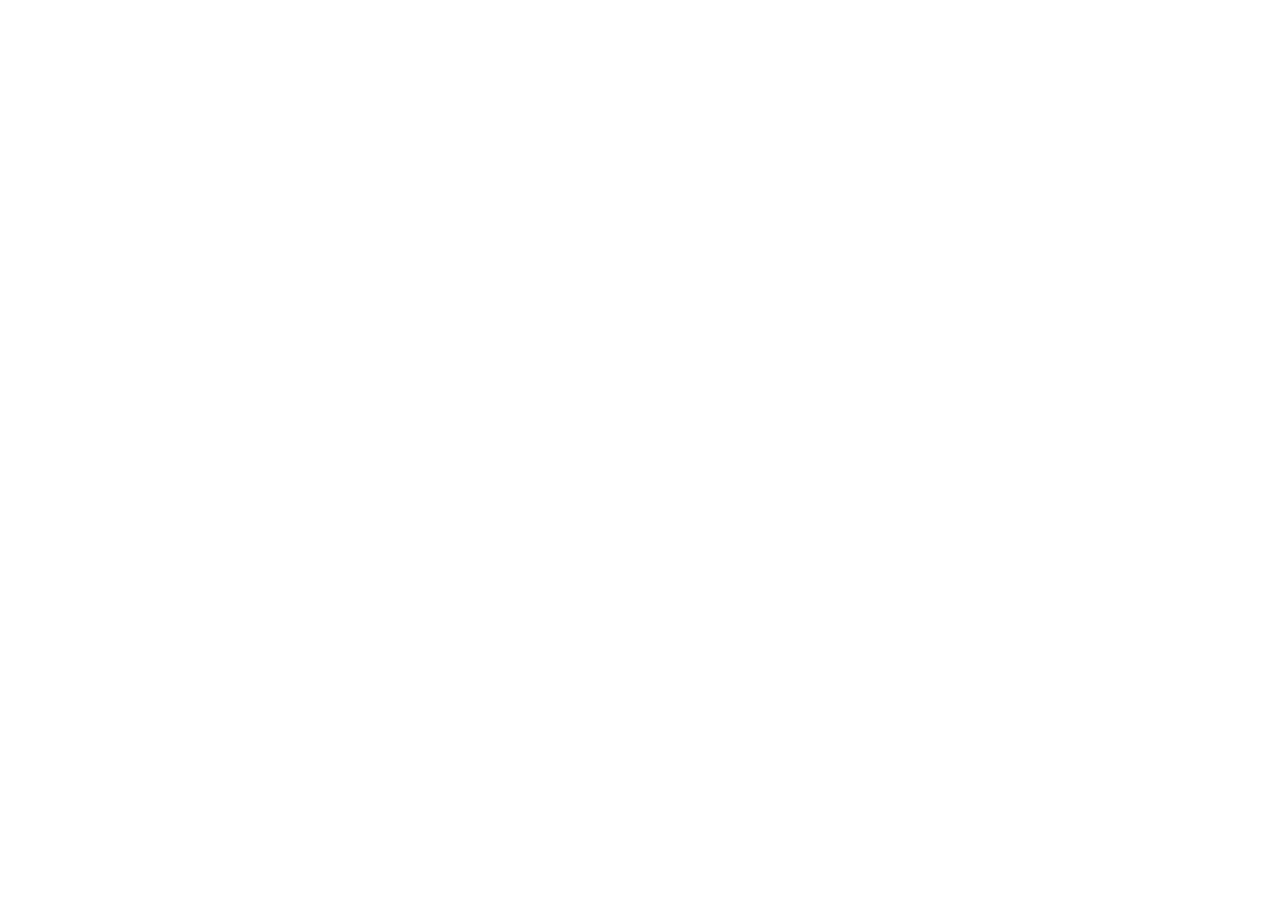
==== index.html @ d2e7f26f "add cost det. to index.html" ====
<!DOCTYPE html>
<html lang="en">
<head>
    <meta charset="UTF-8">
    <meta name="viewport" content="width=device-width, initial-scale=1.0">
    <meta http-equiv="refresh" content="0; url=https://babakheidari.github.io/cost_determination_system/">
    <link rel="stylesheet" href="styles.css">
    <title>My Resume</title>
</head>
<body>
    <header>
        <div class="header-content">
            <h1>Babak Heydari</h1>
            <p class="title">Data Scientist & Product Manager</p>
            <p class="contact">
                <a href="mailto:Babak.Heydari257@gmail.com">Babak.Heydari257@gmail.com</a> | 
                <a href="https://linkedin.com/in//babak-heydari" target="_blank">LinkedIn</a> |
                <a href="https://github.com/BabakHeidari" target="_blank">GitHub</a> |
                <a href="https://t.me/BabakHeidari" target="_blank">Telegram</a>
            </p>
        </div>
    </header>

    <main>
        <section class="profile">
            <h2>Profile</h2>
            <p>
                Innovative and results-driven data scientist and product manager with experience in dynamic pricing modules,
                AI applications, and cross-functional team management. Passionate about leveraging technology to drive impactful results.
            </p>
        </section>

        <section class="work-experience">
            <h2>Work Experience</h2>
            <div class="job">
                <h3>Data Scientist</h3>
                <p><strong>Dynamic Pricing Startup</strong> | 2022–Present</p>
                <ul>
                    <li>Designed and implemented dynamic pricing modules, increasing revenue by 25%.</li>
                    <li>Developed predictive models using Python, enabling data-driven decision-making.</li>
                </ul>
            </div>
            <div class="job">
                <h3>Product Manager</h3>
                <p><strong>Industrial AI Solutions</strong> | 2020–2022</p>
                <ul>
                    <li>Launched Store POS and AI chatbot products with adoption rates of 90%.</li>
                    <li>Managed cross-functional teams and prioritized development tasks based on customer feedback.</li>
                </ul>
            </div>
        </section>

        <section class="education">
            <h2>Education</h2>
            <p><strong>Master's in Computer Science</strong>, University of Tehran, 2020</p>
            <p>Thesis: <i>Proposing an Enhanced Malware Detection Method using Machine Learning</i></p>
        </section>

        <section class="skills">
            <h2>Skills</h2>
            <ul>
                <li>Programming: Python, JavaScript, HTML, CSS</li>
                <li>Data Analysis: Pandas, NumPy, Scikit-learn</li>
                <li>Machine Learning: TensorFlow, Keras</li>
                <li>Project Management: Agile, Scrum</li>
            </ul>
        </section>

        <section class="projects">
            <h2>Projects</h2>
            <ul>
                <li><strong>Hospital Information System:</strong> Developed a comprehensive HIS software for efficient healthcare data management.</li>
                <li><strong>Dynamic Pricing Platform:</strong> Designed a B2B pricing tool for industrial companies, reducing pricing inconsistencies by 40%.</li>
            </ul>
        </section>
    </main>

    <footer>
        <p>© 2024 Babak Heydari | Designed by Babak</p>
    </footer>
</body>
</html>
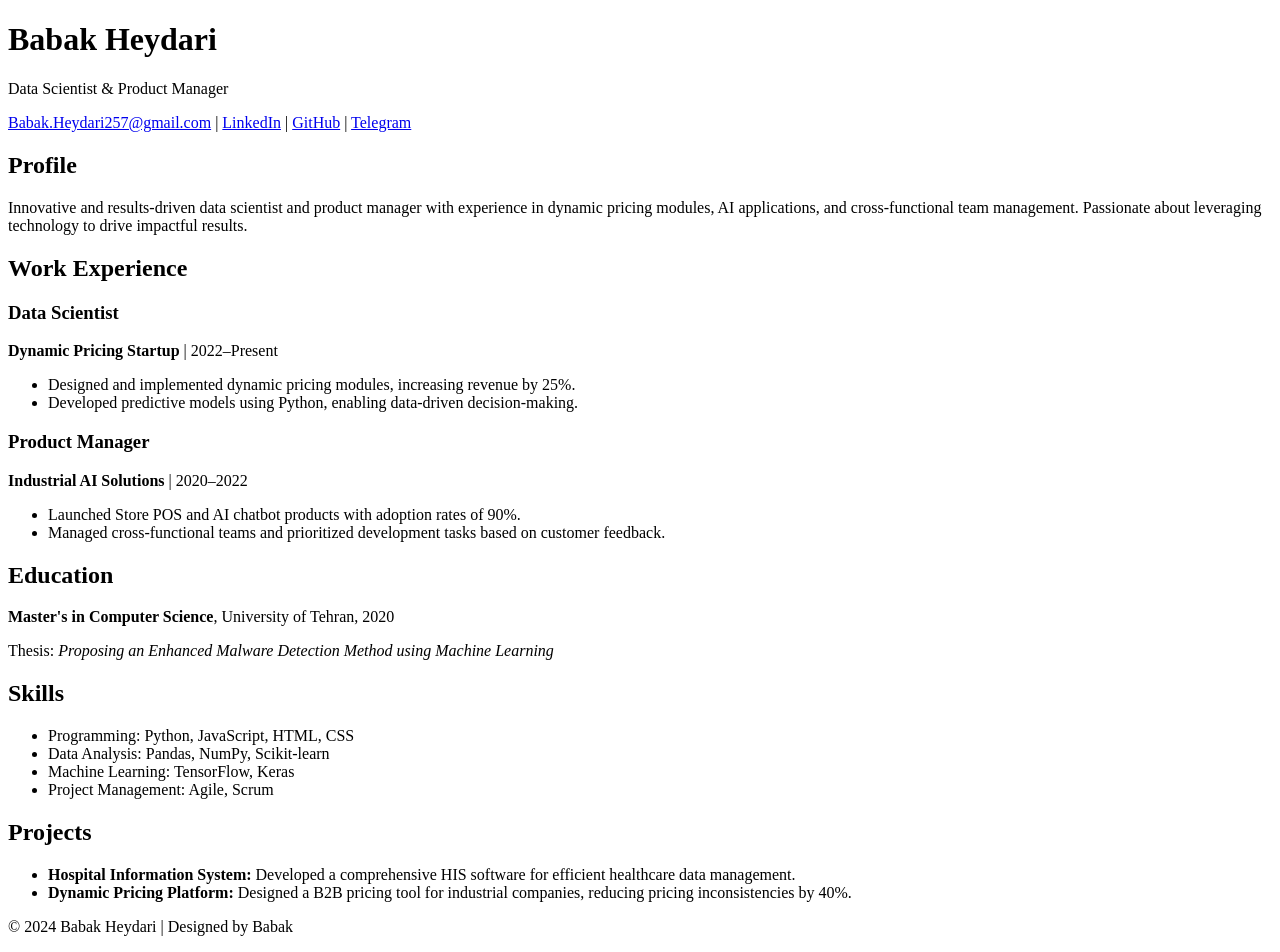
==== commit 74cd033a: "Update index.html" ====
--- a/index.html
+++ b/index.html
@@ -3,7 +3,6 @@
 <head>
     <meta charset="UTF-8">
     <meta name="viewport" content="width=device-width, initial-scale=1.0">
-    <meta http-equiv="refresh" content="0; url=https://babakheidari.github.io/cost_determination_system/">
     <link rel="stylesheet" href="styles.css">
     <title>My Resume</title>
 </head>
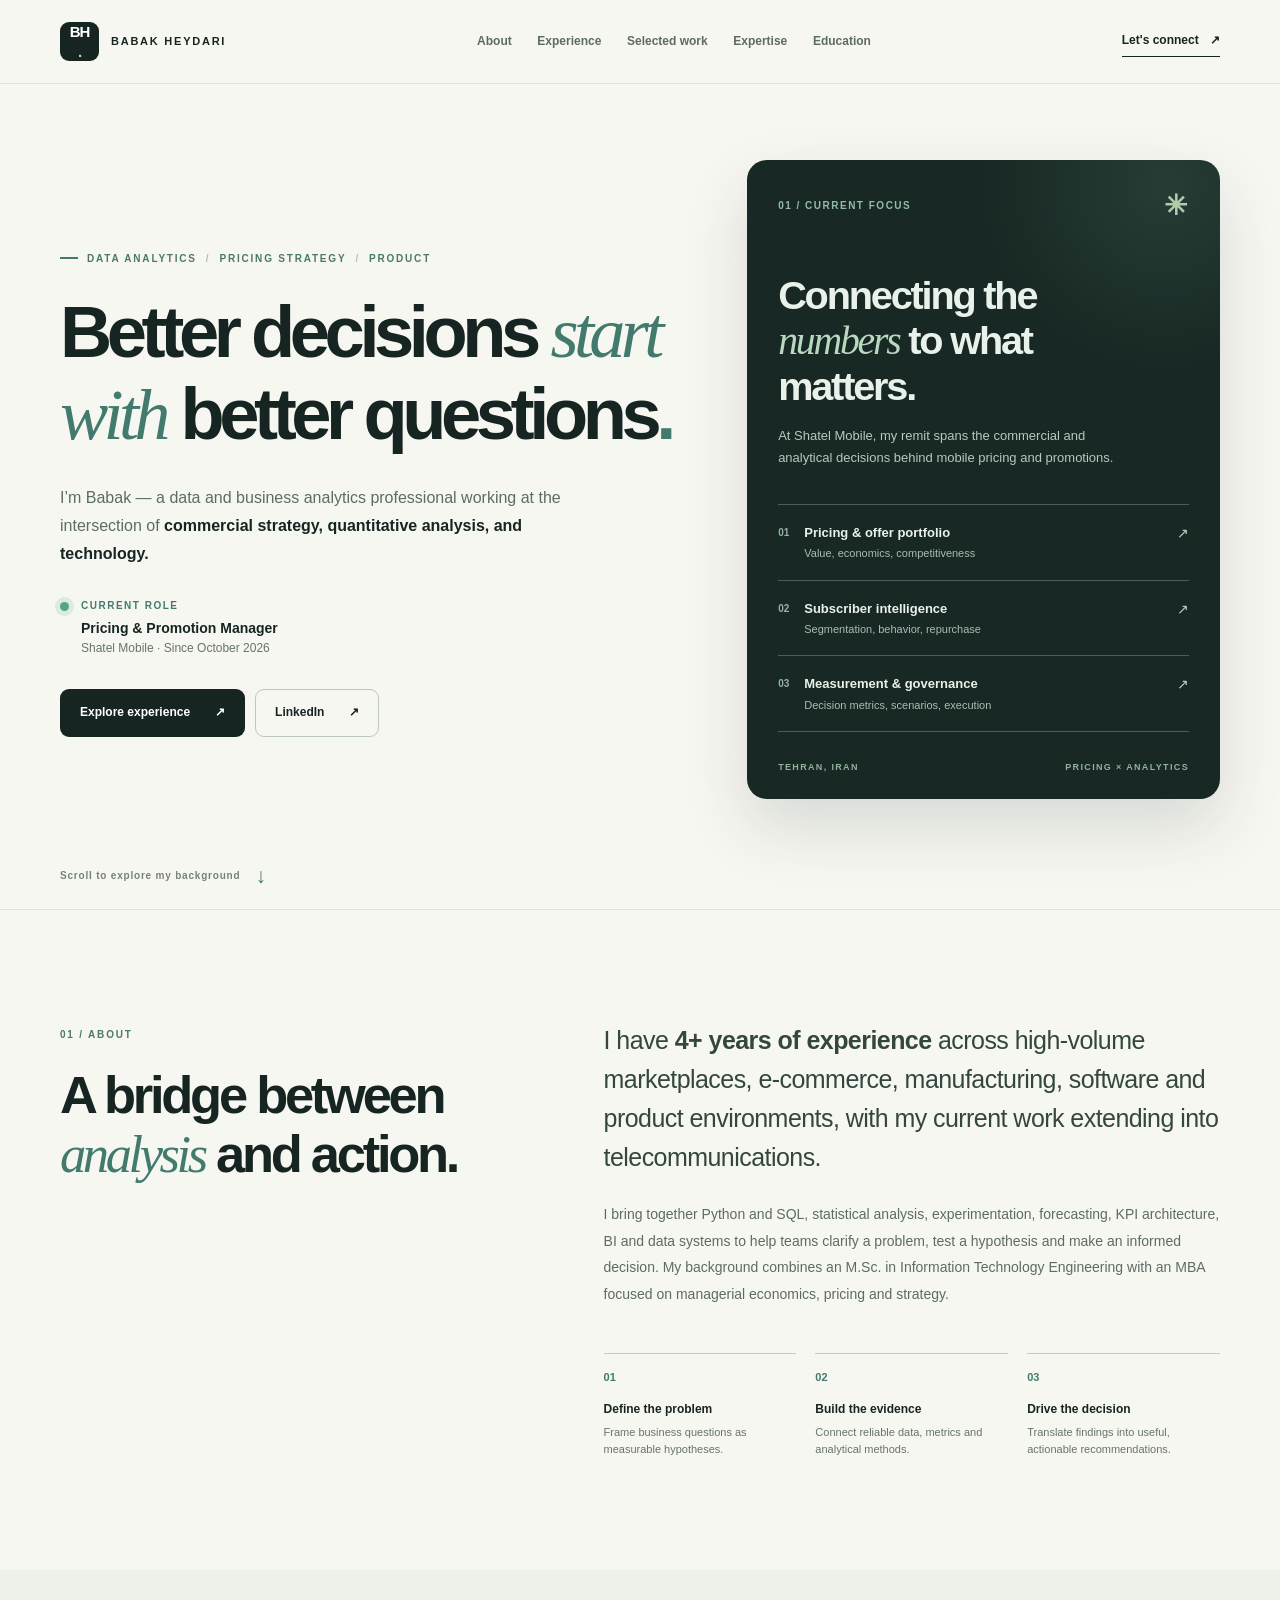
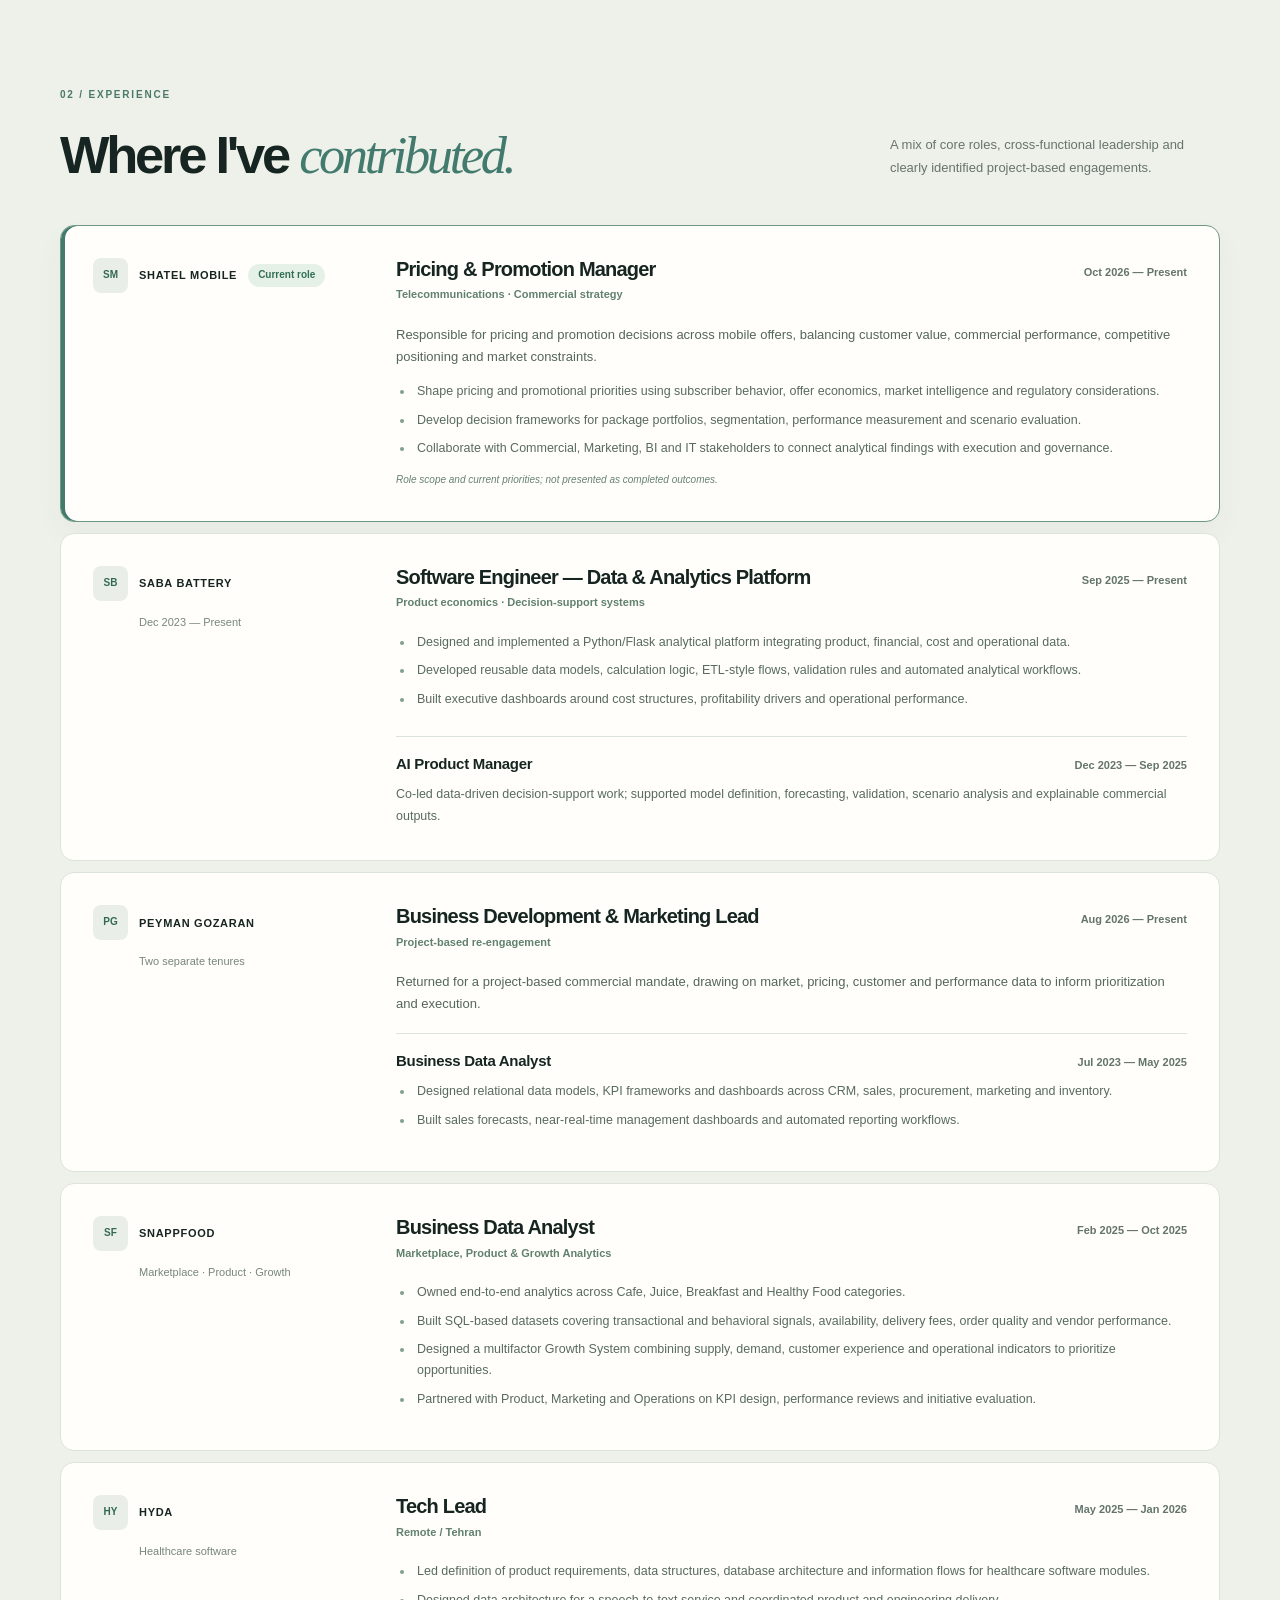
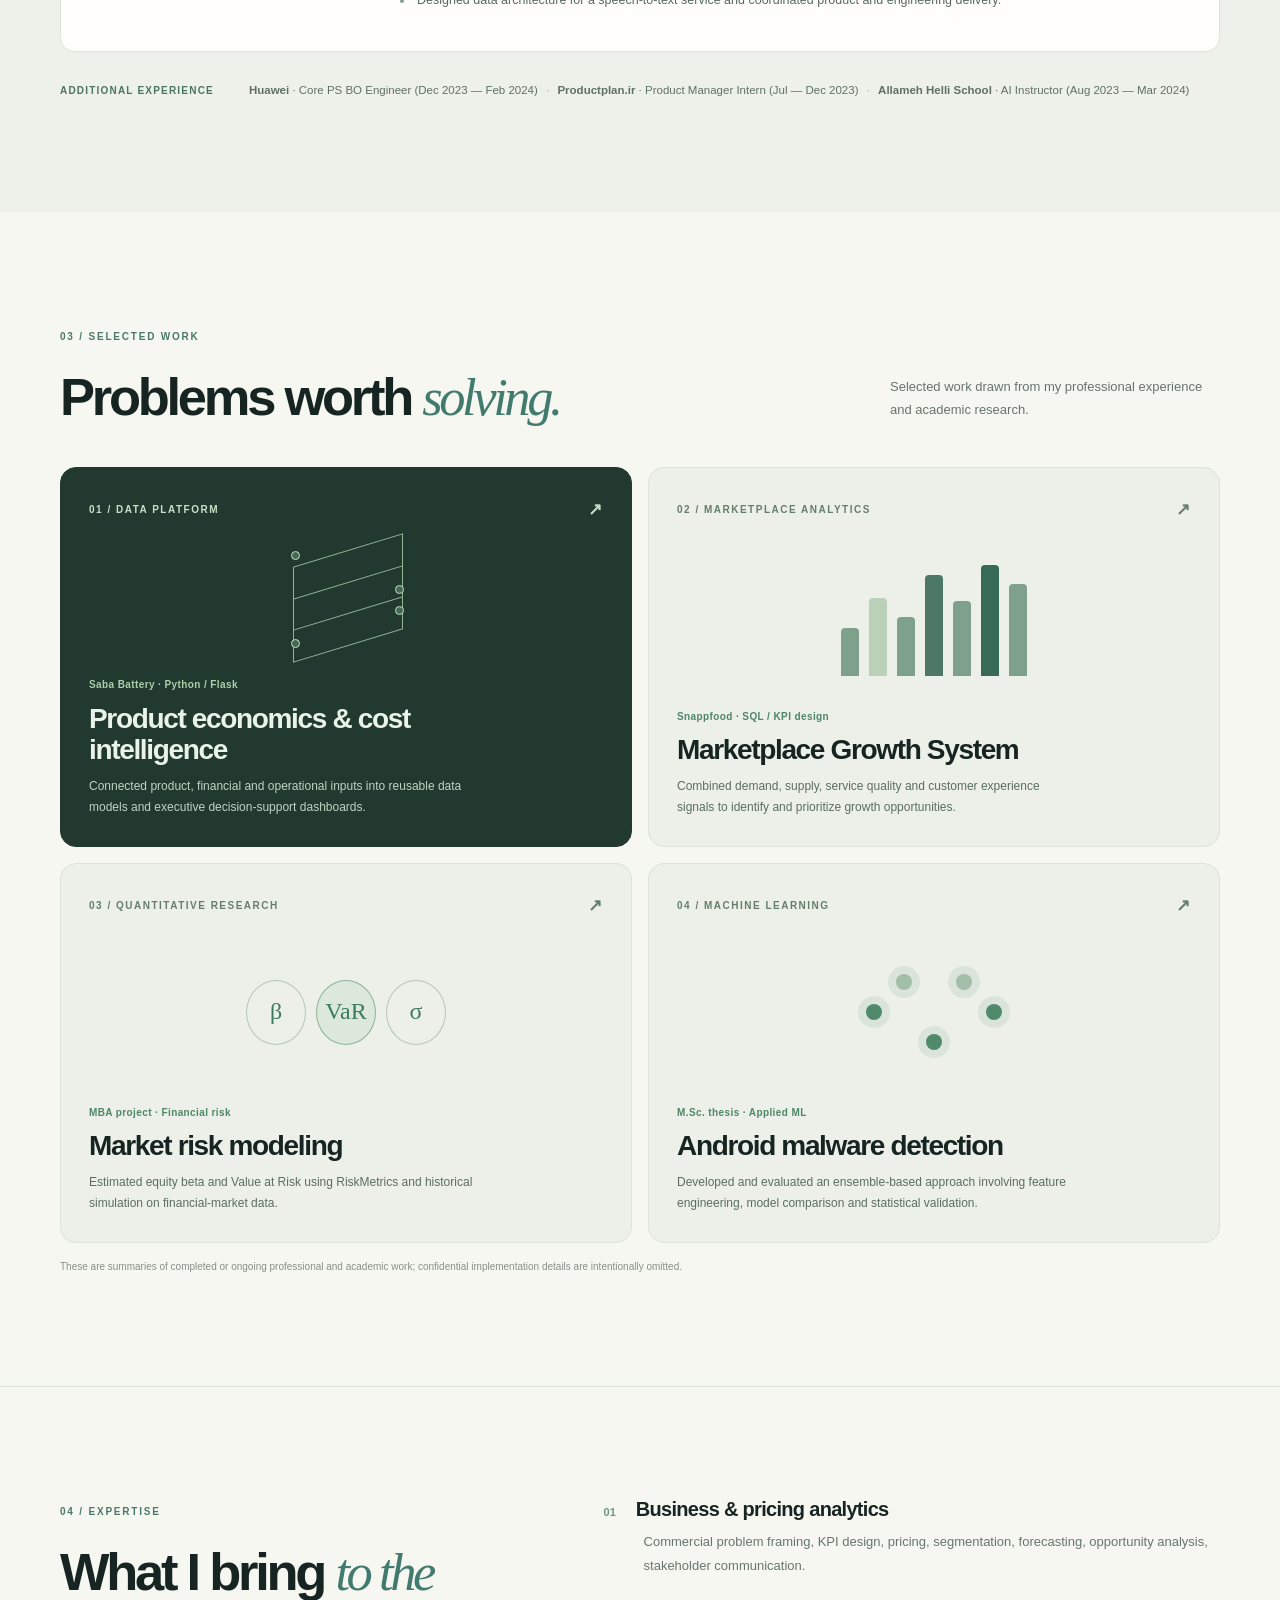
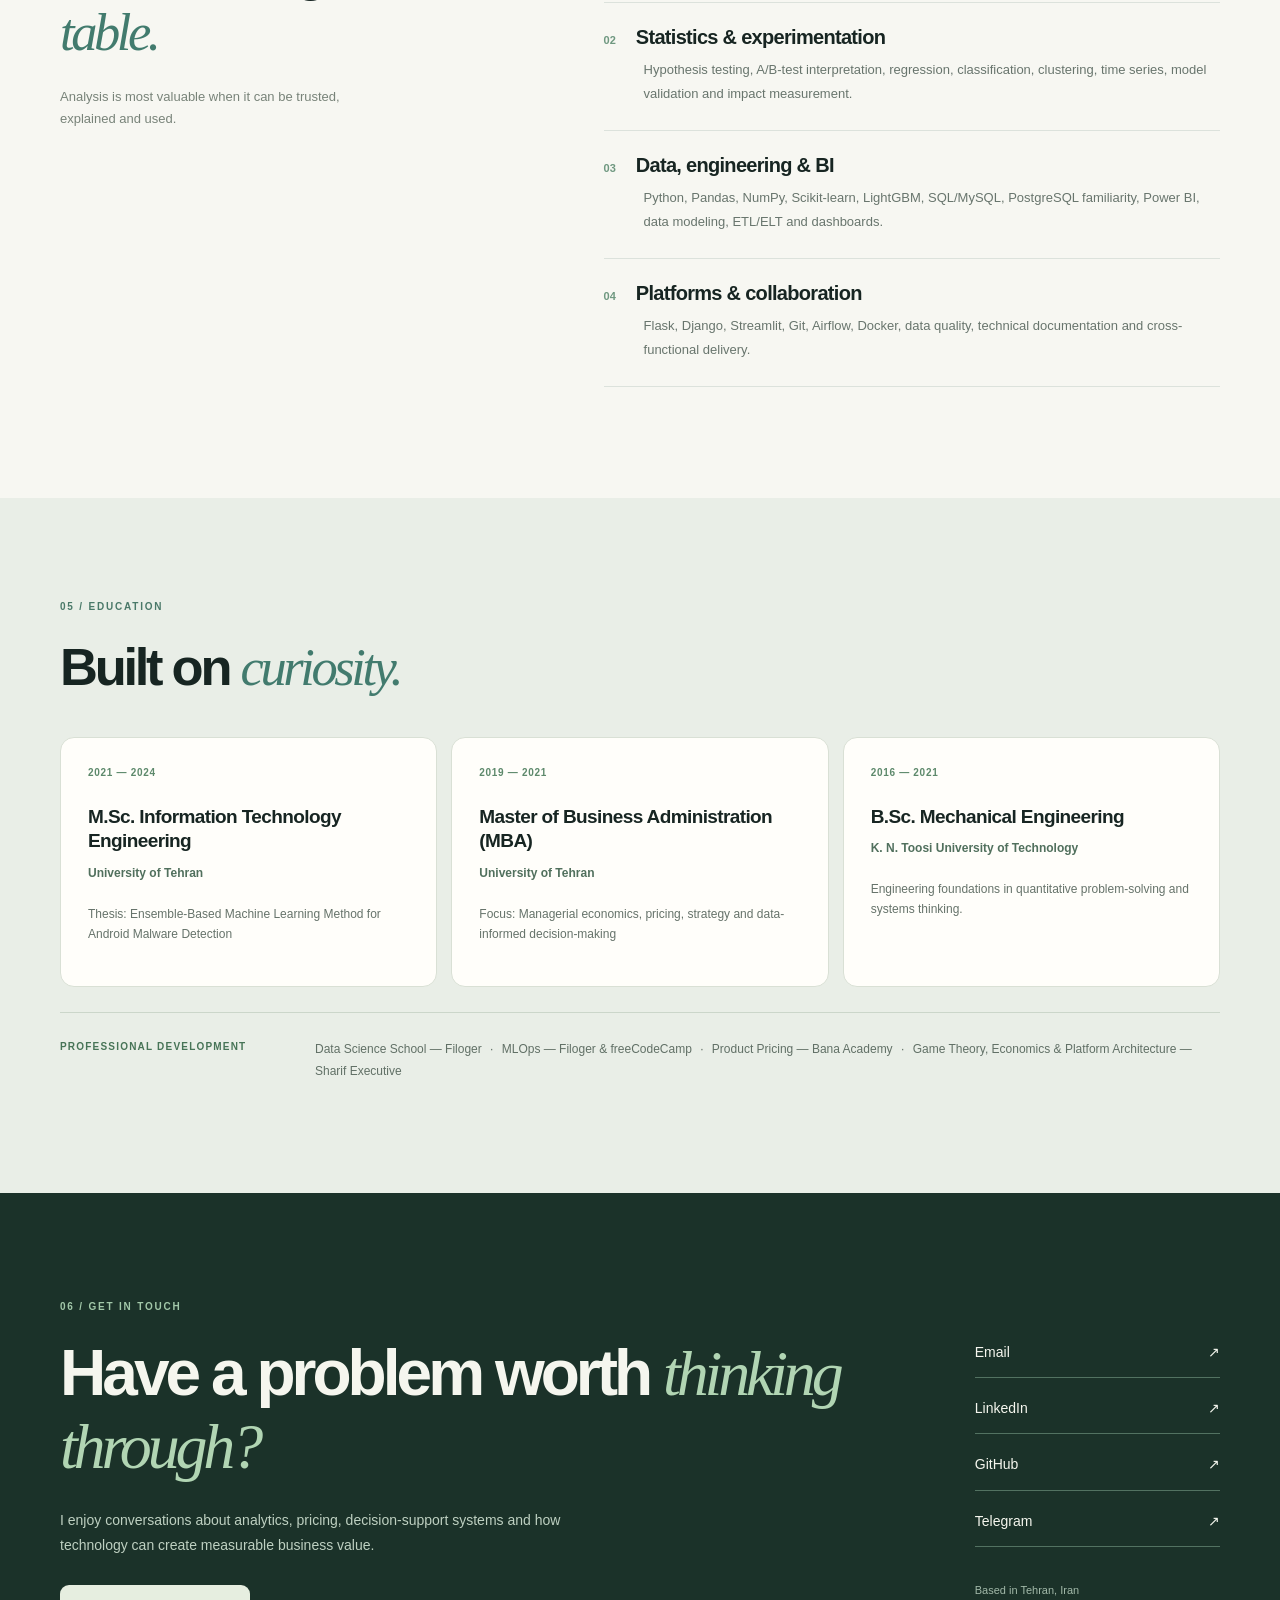
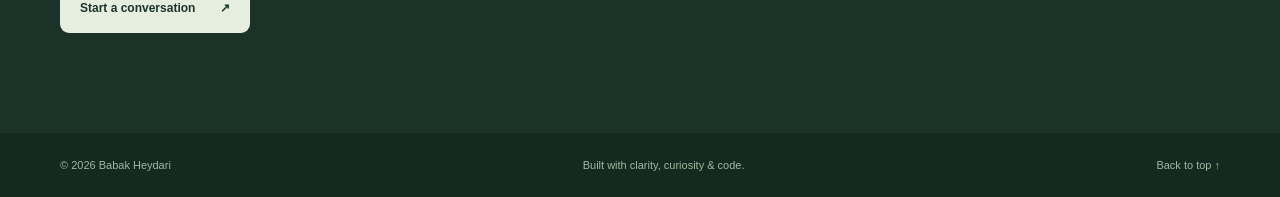
==== commit 50e3e357: "Updated After a Long Time" ====
--- a/index.html
+++ b/index.html
@@ -1,81 +1,181 @@
 <!DOCTYPE html>
 <html lang="en">
 <head>
-    <meta charset="UTF-8">
-    <meta name="viewport" content="width=device-width, initial-scale=1.0">
-    <link rel="stylesheet" href="styles.css">
-    <title>My Resume</title>
+  <meta charset="UTF-8">
+  <meta name="viewport" content="width=device-width, initial-scale=1">
+  <meta name="theme-color" content="#f7f7f2">
+  <meta name="description" content="Babak Heydari is a Pricing & Promotion Manager at Shatel Mobile and a data analytics professional working across pricing, business intelligence, product and decision-support systems.">
+  <meta name="author" content="Babak Heydari">
+  <meta property="og:type" content="website">
+  <meta property="og:url" content="https://babakheidari.github.io/">
+  <meta property="og:title" content="Babak Heydari | Pricing, Analytics & Product">
+  <meta property="og:description" content="Pricing & Promotion Manager at Shatel Mobile. Turning complex data into clear commercial decisions.">
+  <meta name="twitter:card" content="summary">
+  <link rel="canonical" href="https://babakheidari.github.io/">
+  <link rel="stylesheet" href="styles.css">
+  <title>Babak Heydari | Pricing, Analytics & Product</title>
+  <script type="application/ld+json">
+  {
+    "@context": "https://schema.org",
+    "@type": "Person",
+    "name": "Babak Heydari",
+    "url": "https://babakheidari.github.io/",
+    "jobTitle": "Pricing & Promotion Manager",
+    "worksFor": { "@type": "Organization", "name": "Shatel Mobile" },
+    "alumniOf": [
+      { "@type": "CollegeOrUniversity", "name": "University of Tehran" },
+      { "@type": "CollegeOrUniversity", "name": "K. N. Toosi University of Technology" }
+    ],
+    "sameAs": [
+      "https://www.linkedin.com/in/babak-heydari",
+      "https://github.com/BabakHeidari",
+      "https://t.me/BabakHeidari"
+    ]
+  }
+  </script>
 </head>
 <body>
-    <header>
-        <div class="header-content">
-            <h1>Babak Heydari</h1>
-            <p class="title">Data Scientist & Product Manager</p>
-            <p class="contact">
-                <a href="mailto:Babak.Heydari257@gmail.com">Babak.Heydari257@gmail.com</a> | 
-                <a href="https://linkedin.com/in//babak-heydari" target="_blank">LinkedIn</a> |
-                <a href="https://github.com/BabakHeidari" target="_blank">GitHub</a> |
-                <a href="https://t.me/BabakHeidari" target="_blank">Telegram</a>
-            </p>
+  <a class="skip-link" href="#main">Skip to content</a>
+
+  <header class="site-header">
+    <div class="container header-inner">
+      <a class="identity" href="#top" aria-label="Babak Heydari, home">
+        <span class="identity-mark" aria-hidden="true">BH<span class="mark-dot">.</span></span>
+        <span class="identity-name">BABAK HEYDARI</span>
+      </a>
+      <nav class="primary-nav" aria-label="Main navigation">
+        <a href="#about">About</a>
+        <a href="#experience">Experience</a>
+        <a href="#work">Selected work</a>
+        <a href="#expertise">Expertise</a>
+        <a href="#education">Education</a>
+      </nav>
+      <a class="header-contact" href="mailto:Babak.Heydari257@gmail.com">Let's connect <span aria-hidden="true">↗</span></a>
+    </div>
+  </header>
+
+  <main id="main">
+    <section class="hero" id="top" aria-labelledby="hero-title">
+      <div class="container hero-grid">
+        <div class="hero-copy">
+          <p class="eyebrow"><span class="eyebrow-dash"></span> DATA ANALYTICS <span class="eyebrow-separator">/</span> PRICING STRATEGY <span class="eyebrow-separator">/</span> PRODUCT</p>
+          <h1 id="hero-title">Better decisions <span class="serif-accent">start with</span> better questions<span class="heading-period">.</span></h1>
+          <p class="hero-lead">I’m Babak — a data and business analytics professional working at the intersection of <strong>commercial strategy, quantitative analysis, and technology.</strong></p>
+          <div class="current-role"><span class="status-pulse" aria-hidden="true"></span><div><span class="current-role-label">CURRENT ROLE</span><strong>Pricing &amp; Promotion Manager</strong><span>Shatel Mobile · Since October 2026</span></div></div>
+          <div class="hero-actions">
+            <a class="button button-primary" href="#experience">Explore experience <span aria-hidden="true">↗</span></a>
+            <a class="button button-outline" href="https://www.linkedin.com/in/babak-heydari" target="_blank" rel="noopener noreferrer">LinkedIn <span aria-hidden="true">↗</span></a>
+          </div>
         </div>
-    </header>
+        <aside class="focus-panel" aria-label="Current focus areas">
+          <div class="panel-topline"><span>01 / CURRENT FOCUS</span><span class="panel-symbol" aria-hidden="true">✳</span></div>
+          <h2>Connecting the <em>numbers</em> to what matters.</h2>
+          <p>At Shatel Mobile, my remit spans the commercial and analytical decisions behind mobile pricing and promotions.</p>
+          <div class="focus-list">
+            <div class="focus-item"><span class="focus-index">01</span><div><strong>Pricing &amp; offer portfolio</strong><small>Value, economics, competitiveness</small></div><span class="focus-arrow" aria-hidden="true">↗</span></div>
+            <div class="focus-item"><span class="focus-index">02</span><div><strong>Subscriber intelligence</strong><small>Segmentation, behavior, repurchase</small></div><span class="focus-arrow" aria-hidden="true">↗</span></div>
+            <div class="focus-item"><span class="focus-index">03</span><div><strong>Measurement &amp; governance</strong><small>Decision metrics, scenarios, execution</small></div><span class="focus-arrow" aria-hidden="true">↗</span></div>
+          </div>
+          <div class="panel-footer"><span>TEHRAN, IRAN</span><span>PRICING × ANALYTICS</span></div>
+        </aside>
+      </div>
+      <div class="container hero-bottom"><span>Scroll to explore my background</span><span class="down-arrow" aria-hidden="true">↓</span></div>
+    </section>
 
-    <main>
-        <section class="profile">
-            <h2>Profile</h2>
-            <p>
-                Innovative and results-driven data scientist and product manager with experience in dynamic pricing modules,
-                AI applications, and cross-functional team management. Passionate about leveraging technology to drive impactful results.
-            </p>
-        </section>
+    <section class="section about-section" id="about" aria-labelledby="about-title">
+      <div class="container section-grid">
+        <div class="section-heading"><span class="section-number">01 / ABOUT</span><h2 id="about-title">A bridge between <em>analysis</em> and action.</h2></div>
+        <div class="about-body">
+          <p class="large-copy">I have <strong>4+ years of experience</strong> across high-volume marketplaces, e-commerce, manufacturing, software and product environments, with my current work extending into telecommunications.</p>
+          <p>I bring together Python and SQL, statistical analysis, experimentation, forecasting, KPI architecture, BI and data systems to help teams clarify a problem, test a hypothesis and make an informed decision. My background combines an M.Sc. in Information Technology Engineering with an MBA focused on managerial economics, pricing and strategy.</p>
+          <div class="principles">
+            <div><span>01</span><strong>Define the problem</strong><small>Frame business questions as measurable hypotheses.</small></div>
+            <div><span>02</span><strong>Build the evidence</strong><small>Connect reliable data, metrics and analytical methods.</small></div>
+            <div><span>03</span><strong>Drive the decision</strong><small>Translate findings into useful, actionable recommendations.</small></div>
+          </div>
+        </div>
+      </div>
+    </section>
 
-        <section class="work-experience">
-            <h2>Work Experience</h2>
-            <div class="job">
-                <h3>Data Scientist</h3>
-                <p><strong>Dynamic Pricing Startup</strong> | 2022–Present</p>
-                <ul>
-                    <li>Designed and implemented dynamic pricing modules, increasing revenue by 25%.</li>
-                    <li>Developed predictive models using Python, enabling data-driven decision-making.</li>
-                </ul>
+    <section class="section experience-section" id="experience" aria-labelledby="experience-title">
+      <div class="container">
+        <div class="section-intro"><div><span class="section-number">02 / EXPERIENCE</span><h2 id="experience-title">Where I've <em>contributed.</em></h2></div><p>A mix of core roles, cross-functional leadership and clearly identified project-based engagements.</p></div>
+        <div class="experience-stack">
+          <article class="experience-card experience-featured">
+            <div class="experience-meta"><span class="company-badge">SM</span><strong>SHATEL MOBILE</strong><span class="featured-tag">Current role</span></div>
+            <div class="experience-content"><div class="role-header"><div><h3>Pricing &amp; Promotion Manager</h3><p class="role-type">Telecommunications · Commercial strategy</p></div><time datetime="2026-10">Oct 2026 — Present</time></div>
+              <p class="role-context">Responsible for pricing and promotion decisions across mobile offers, balancing customer value, commercial performance, competitive positioning and market constraints.</p>
+              <ul><li>Shape pricing and promotional priorities using subscriber behavior, offer economics, market intelligence and regulatory considerations.</li><li>Develop decision frameworks for package portfolios, segmentation, performance measurement and scenario evaluation.</li><li>Collaborate with Commercial, Marketing, BI and IT stakeholders to connect analytical findings with execution and governance.</li></ul>
+              <p class="scope-note">Role scope and current priorities; not presented as completed outcomes.</p>
             </div>
-            <div class="job">
-                <h3>Product Manager</h3>
-                <p><strong>Industrial AI Solutions</strong> | 2020–2022</p>
-                <ul>
-                    <li>Launched Store POS and AI chatbot products with adoption rates of 90%.</li>
-                    <li>Managed cross-functional teams and prioritized development tasks based on customer feedback.</li>
-                </ul>
+          </article>
+          <article class="experience-card">
+            <div class="experience-meta"><span class="company-badge">SB</span><strong>SABA BATTERY</strong><span class="meta-caption">Dec 2023 — Present</span></div>
+            <div class="experience-content">
+              <div class="role-header"><div><h3>Software Engineer — Data &amp; Analytics Platform</h3><p class="role-type">Product economics · Decision-support systems</p></div><time datetime="2025-09">Sep 2025 — Present</time></div>
+              <ul><li>Designed and implemented a Python/Flask analytical platform integrating product, financial, cost and operational data.</li><li>Developed reusable data models, calculation logic, ETL-style flows, validation rules and automated analytical workflows.</li><li>Built executive dashboards around cost structures, profitability drivers and operational performance.</li></ul>
+              <div class="previous-role"><div class="role-header"><div><h4>AI Product Manager</h4></div><span class="dates">Dec 2023 — Sep 2025</span></div><p>Co-led data-driven decision-support work; supported model definition, forecasting, validation, scenario analysis and explainable commercial outputs.</p></div>
             </div>
-        </section>
+          </article>
+          <article class="experience-card">
+            <div class="experience-meta"><span class="company-badge">PG</span><strong>PEYMAN GOZARAN</strong><span class="meta-caption">Two separate tenures</span></div>
+            <div class="experience-content"><div class="role-header"><div><h3>Business Development &amp; Marketing Lead</h3><p class="role-type">Project-based re-engagement</p></div><time datetime="2026-08">Aug 2026 — Present</time></div>
+              <p class="role-context">Returned for a project-based commercial mandate, drawing on market, pricing, customer and performance data to inform prioritization and execution.</p>
+              <div class="previous-role"><div class="role-header"><div><h4>Business Data Analyst</h4></div><span class="dates">Jul 2023 — May 2025</span></div><ul><li>Designed relational data models, KPI frameworks and dashboards across CRM, sales, procurement, marketing and inventory.</li><li>Built sales forecasts, near-real-time management dashboards and automated reporting workflows.</li></ul></div>
+            </div>
+          </article>
+          <article class="experience-card">
+            <div class="experience-meta"><span class="company-badge">SF</span><strong>SNAPPFOOD</strong><span class="meta-caption">Marketplace · Product · Growth</span></div>
+            <div class="experience-content"><div class="role-header"><div><h3>Business Data Analyst</h3><p class="role-type">Marketplace, Product &amp; Growth Analytics</p></div><time datetime="2025-02">Feb 2025 — Oct 2025</time></div>
+              <ul><li>Owned end-to-end analytics across Cafe, Juice, Breakfast and Healthy Food categories.</li><li>Built SQL-based datasets covering transactional and behavioral signals, availability, delivery fees, order quality and vendor performance.</li><li>Designed a multifactor Growth System combining supply, demand, customer experience and operational indicators to prioritize opportunities.</li><li>Partnered with Product, Marketing and Operations on KPI design, performance reviews and initiative evaluation.</li></ul>
+            </div>
+          </article>
+          <article class="experience-card">
+            <div class="experience-meta"><span class="company-badge">HY</span><strong>HYDA</strong><span class="meta-caption">Healthcare software</span></div>
+            <div class="experience-content"><div class="role-header"><div><h3>Tech Lead</h3><p class="role-type">Remote / Tehran</p></div><time datetime="2025-05">May 2025 — Jan 2026</time></div>
+              <ul><li>Led definition of product requirements, data structures, database architecture and information flows for healthcare software modules.</li><li>Designed data architecture for a speech-to-text service and coordinated product and engineering delivery.</li></ul>
+            </div>
+          </article>
+        </div>
+        <div class="additional-experience"><span class="additional-heading">ADDITIONAL EXPERIENCE</span><p><strong>Huawei</strong> · Core PS BO Engineer (Dec 2023 — Feb 2024) <span class="bullet-separator">·</span> <strong>Productplan.ir</strong> · Product Manager Intern (Jul — Dec 2023) <span class="bullet-separator">·</span> <strong>Allameh Helli School</strong> · AI Instructor (Aug 2023 — Mar 2024)</p></div>
+      </div>
+    </section>
 
-        <section class="education">
-            <h2>Education</h2>
-            <p><strong>Master's in Computer Science</strong>, University of Tehran, 2020</p>
-            <p>Thesis: <i>Proposing an Enhanced Malware Detection Method using Machine Learning</i></p>
-        </section>
+    <section class="section work-section" id="work" aria-labelledby="work-title">
+      <div class="container">
+        <div class="section-intro"><div><span class="section-number">03 / SELECTED WORK</span><h2 id="work-title">Problems worth <em>solving.</em></h2></div><p>Selected work drawn from my professional experience and academic research.</p></div>
+        <div class="work-grid">
+          <article class="work-card work-card-dark"><div class="work-card-top"><span>01 / DATA PLATFORM</span><span aria-hidden="true">↗</span></div><div class="work-symbol" aria-hidden="true"><span></span><span></span><span></span><span></span></div><div><p class="work-type">Saba Battery · Python / Flask</p><h3>Product economics &amp; cost intelligence</h3><p>Connected product, financial and operational inputs into reusable data models and executive decision-support dashboards.</p></div></article>
+          <article class="work-card"><div class="work-card-top"><span>02 / MARKETPLACE ANALYTICS</span><span aria-hidden="true">↗</span></div><div class="work-visual bar-visual" aria-hidden="true"><span></span><span></span><span></span><span></span><span></span><span></span><span></span></div><div><p class="work-type">Snappfood · SQL / KPI design</p><h3>Marketplace Growth System</h3><p>Combined demand, supply, service quality and customer experience signals to identify and prioritize growth opportunities.</p></div></article>
+          <article class="work-card"><div class="work-card-top"><span>03 / QUANTITATIVE RESEARCH</span><span aria-hidden="true">↗</span></div><div class="work-visual risk-visual" aria-hidden="true"><span>β</span><span>VaR</span><span>σ</span></div><div><p class="work-type">MBA project · Financial risk</p><h3>Market risk modeling</h3><p>Estimated equity beta and Value at Risk using RiskMetrics and historical simulation on financial-market data.</p></div></article>
+          <article class="work-card"><div class="work-card-top"><span>04 / MACHINE LEARNING</span><span aria-hidden="true">↗</span></div><div class="work-visual ml-visual" aria-hidden="true"><span class="ml-node"></span><span class="ml-node"></span><span class="ml-node"></span><span class="ml-node"></span><span class="ml-node"></span></div><div><p class="work-type">M.Sc. thesis · Applied ML</p><h3>Android malware detection</h3><p>Developed and evaluated an ensemble-based approach involving feature engineering, model comparison and statistical validation.</p></div></article>
+        </div>
+        <p class="work-disclaimer">These are summaries of completed or ongoing professional and academic work; confidential implementation details are intentionally omitted.</p>
+      </div>
+    </section>
 
-        <section class="skills">
-            <h2>Skills</h2>
-            <ul>
-                <li>Programming: Python, JavaScript, HTML, CSS</li>
-                <li>Data Analysis: Pandas, NumPy, Scikit-learn</li>
-                <li>Machine Learning: TensorFlow, Keras</li>
-                <li>Project Management: Agile, Scrum</li>
-            </ul>
-        </section>
+    <section class="section expertise-section" id="expertise" aria-labelledby="expertise-title">
+      <div class="container section-grid"><div class="section-heading"><span class="section-number">04 / EXPERTISE</span><h2 id="expertise-title">What I bring <em>to the table.</em></h2><p>Analysis is most valuable when it can be trusted, explained and used.</p></div>
+        <div class="expertise-list">
+          <div class="expertise-row"><div class="expertise-header"><span>01</span><h3>Business &amp; pricing analytics</h3></div><p>Commercial problem framing, KPI design, pricing, segmentation, forecasting, opportunity analysis, stakeholder communication.</p></div>
+          <div class="expertise-row"><div class="expertise-header"><span>02</span><h3>Statistics &amp; experimentation</h3></div><p>Hypothesis testing, A/B-test interpretation, regression, classification, clustering, time series, model validation and impact measurement.</p></div>
+          <div class="expertise-row"><div class="expertise-header"><span>03</span><h3>Data, engineering &amp; BI</h3></div><p>Python, Pandas, NumPy, Scikit-learn, LightGBM, SQL/MySQL, PostgreSQL familiarity, Power BI, data modeling, ETL/ELT and dashboards.</p></div>
+          <div class="expertise-row"><div class="expertise-header"><span>04</span><h3>Platforms &amp; collaboration</h3></div><p>Flask, Django, Streamlit, Git, Airflow, Docker, data quality, technical documentation and cross-functional delivery.</p></div>
+        </div>
+      </div>
+    </section>
 
-        <section class="projects">
-            <h2>Projects</h2>
-            <ul>
-                <li><strong>Hospital Information System:</strong> Developed a comprehensive HIS software for efficient healthcare data management.</li>
-                <li><strong>Dynamic Pricing Platform:</strong> Designed a B2B pricing tool for industrial companies, reducing pricing inconsistencies by 40%.</li>
-            </ul>
-        </section>
-    </main>
+    <section class="section education-section" id="education" aria-labelledby="education-title"><div class="container"><div class="section-intro"><div><span class="section-number">05 / EDUCATION</span><h2 id="education-title">Built on <em>curiosity.</em></h2></div></div>
+      <div class="education-grid">
+        <article class="education-card"><span class="education-date">2021 — 2024</span><h3>M.Sc. Information Technology Engineering</h3><p class="institution">University of Tehran</p><p>Thesis: Ensemble-Based Machine Learning Method for Android Malware Detection</p></article>
+        <article class="education-card"><span class="education-date">2019 — 2021</span><h3>Master of Business Administration (MBA)</h3><p class="institution">University of Tehran</p><p>Focus: Managerial economics, pricing, strategy and data-informed decision-making</p></article>
+        <article class="education-card"><span class="education-date">2016 — 2021</span><h3>B.Sc. Mechanical Engineering</h3><p class="institution">K. N. Toosi University of Technology</p><p>Engineering foundations in quantitative problem-solving and systems thinking.</p></article>
+      </div>
+      <div class="development"><strong>PROFESSIONAL DEVELOPMENT</strong><p>Data Science School — Filoger <span>·</span> MLOps — Filoger &amp; freeCodeCamp <span>·</span> Product Pricing — Bana Academy <span>·</span> Game Theory, Economics &amp; Platform Architecture — Sharif Executive</p></div>
+    </div></section>
 
-    <footer>
-        <p>© 2024 Babak Heydari | Designed by Babak</p>
-    </footer>
+    <section class="contact-section" id="contact" aria-labelledby="contact-title"><div class="container contact-inner"><div><span class="section-number">06 / GET IN TOUCH</span><h2 id="contact-title">Have a problem worth <em>thinking through?</em></h2><p>I enjoy conversations about analytics, pricing, decision-support systems and how technology can create measurable business value.</p><a class="button button-light" href="mailto:Babak.Heydari257@gmail.com">Start a conversation <span aria-hidden="true">↗</span></a></div><div class="contact-details"><a href="mailto:Babak.Heydari257@gmail.com">Email <span aria-hidden="true">↗</span></a><a href="https://www.linkedin.com/in/babak-heydari" target="_blank" rel="noopener noreferrer">LinkedIn <span aria-hidden="true">↗</span></a><a href="https://github.com/BabakHeidari" target="_blank" rel="noopener noreferrer">GitHub <span aria-hidden="true">↗</span></a><a href="https://t.me/BabakHeidari" target="_blank" rel="noopener noreferrer">Telegram <span aria-hidden="true">↗</span></a><span class="contact-location">Based in Tehran, Iran</span></div></div></section>
+  </main>
+  <footer class="site-footer"><div class="container footer-inner"><span>© 2026 Babak Heydari</span><span>Built with clarity, curiosity &amp; code.</span><a href="#top">Back to top ↑</a></div></footer>
 </body>
 </html>
--- a/styles.css
+++ b/styles.css
@@ -0,0 +1,265 @@
+:root {
+  color-scheme: light;
+  --canvas: #f7f7f2;
+  --paper: #fffefa;
+  --ink: #172522;
+  --deep: #182824;
+  --muted: #66736e;
+  --line: #dce2dc;
+  --accent: #427b6e;
+  --accent-soft: #e9f1e9;
+  --gold: #dec595;
+  --radius: 18px;
+  --content-width: 1160px;
+}
+*,*::before,*::after { box-sizing: border-box; }
+html { scroll-behavior: smooth; scroll-padding-top: 90px; }
+body { margin: 0; min-width: 320px; font-family: "Segoe UI", "Helvetica Neue", Arial, sans-serif; font-size: 15px; line-height: 1.65; color: var(--ink); background: var(--canvas); -webkit-font-smoothing: antialiased; }
+a { color: inherit; text-decoration: none; }
+a:focus-visible { outline: 3px solid #78b8a3; outline-offset: 4px; border-radius: 3px; }
+button { font: inherit; }
+::selection { background: #c6decc; color: var(--deep); }
+.container { width: min(calc(100% - 72px), var(--content-width)); margin-inline: auto; }
+.skip-link { position: fixed; z-index: 100; top: -80px; left: 12px; background: #fff; padding: 10px 18px; border-radius: 8px; }
+.skip-link:focus { top: 10px; }
+.site-header { position: sticky; top: 0; z-index: 30; background: rgba(247,247,242,.93); border-bottom: 1px solid rgba(23,37,34,.09); backdrop-filter: blur(18px); -webkit-backdrop-filter: blur(18px); }
+.header-inner { min-height: 83px; display: flex; align-items: center; justify-content: space-between; gap: 30px; }
+.identity { display: inline-flex; align-items: center; gap: 12px; flex-shrink: 0; }
+.identity-mark { display: grid; place-items: center; width: 39px; height: 39px; font-size: 15px; line-height: 1; letter-spacing: -.07em; font-weight: 800; background: var(--ink); color: #fff; border-radius: 9px; }
+.mark-dot { color: #b9d4ba; }
+.identity-name { font-size: 11px; font-weight: 800; letter-spacing: .16em; white-space: nowrap; }
+.primary-nav { display: flex; align-items: center; gap: clamp(12px,2vw,27px); }
+.primary-nav a { font-size: 12px; color: #5d6b65; font-weight: 600; white-space: nowrap; transition: color .2s; }
+.primary-nav a:hover, .header-contact:hover { color: #237e61; }
+.header-contact { white-space: nowrap; border-bottom: 1px solid currentColor; padding: 5px 0; font-size: 12px; font-weight: 700; }
+.header-contact span { margin-left: 8px; }
+.hero { padding: 76px 0 16px; overflow: hidden; }
+.hero-grid { display: grid; grid-template-columns: minmax(0,1.13fr) minmax(350px,.87fr); gap: clamp(40px,5.7vw,90px); align-items: center; }
+.hero-copy { padding-top: 20px; }
+.eyebrow,.section-number { display: inline-flex; align-items: center; color: #4a7969; font-size: 10px; font-weight: 800; letter-spacing: .18em; line-height: 1.5; }
+.eyebrow { flex-wrap: wrap; gap: 9px; margin: 0 0 26px; }
+.eyebrow-dash { width: 18px; height: 2px; background: var(--accent); }
+.eyebrow-separator { color: #b5beb7; }
+h1,h2,h3,h4,p { margin-top: 0; }
+h1,h2,h3,h4 { line-height: 1.13; }
+h1 { max-width: 700px; font-size: clamp(52px,5.65vw,85px); font-weight: 750; letter-spacing: -.075em; margin-bottom: 27px; }
+.serif-accent, .section-heading h2 em, .section-intro h2 em, .contact-inner h2 em { font-family: Georgia, "Times New Roman", serif; font-weight: 400; font-style: italic; letter-spacing: -.065em; }
+.serif-accent { color: var(--accent); }
+.heading-period { color: var(--accent); }
+.hero-lead { max-width: 550px; color: #5c6c66; font-size: 16px; line-height: 1.75; margin-bottom: 30px; }
+.hero-lead strong { color: var(--ink); font-weight: 650; }
+.current-role { display: flex; align-items: flex-start; gap: 12px; margin-bottom: 30px; }
+.current-role div { display: flex; flex-direction: column; }
+.current-role-label { color: var(--accent); font-weight: 800; letter-spacing: .15em; font-size: 10px; margin-bottom: 5px; }
+.current-role strong { font-size: 14px; line-height: 1.4; }
+.current-role div > span:last-child { font-size: 12px; color: var(--muted); }
+.status-pulse { flex-shrink: 0; height: 9px; width: 9px; margin-top: 4px; background: #56a386; border-radius: 50%; box-shadow: 0 0 0 5px #dcebe0; }
+.hero-actions { display: flex; flex-wrap: wrap; gap: 10px; }
+.button { min-height: 46px; display: inline-flex; align-items: center; justify-content: center; gap: 25px; padding: 13px 19px; border: 1px solid transparent; border-radius: 9px; font-size: 12px; font-weight: 750; transition: background .2s,transform .2s,border-color .2s; }
+.button:hover { transform: translateY(-2px); }
+.button-primary { background: var(--ink); color: #fff; }
+.button-primary:hover { background: #2b6254; }
+.button-outline { border-color: #bbc8bd; background: transparent; }
+.button-outline:hover { background: #edf3ee; border-color: #799e8f; }
+.focus-panel { position: relative; padding: 32px 31px 24px; color: #e9f2ea; background: var(--deep); border-radius: 20px; box-shadow: 0 28px 65px rgba(24,40,36,.14); overflow: hidden; }
+.focus-panel::after { content: ""; position: absolute; top: -160px; right: -130px; width: 370px; height: 370px; background: radial-gradient(circle,rgba(113,161,136,.17),transparent 70%); pointer-events: none; }
+.panel-topline,.panel-footer,.work-card-top { position: relative; z-index: 1; display: flex; justify-content: space-between; gap: 10px; align-items: center; font-size: 10px; font-weight: 750; letter-spacing: .15em; }
+.panel-topline { color: #94bba9; margin-bottom: 53px; }
+.panel-symbol { color: #b5caab; font-size: 28px; line-height: 1; }
+.focus-panel h2 { position: relative; z-index: 1; max-width: 355px; font-size: clamp(30px,3.1vw,42px); letter-spacing: -.055em; font-weight: 700; margin-bottom: 16px; }
+.focus-panel h2 em { font-weight: 400; color: #b8d9c0; font-family: Georgia,serif; }
+.focus-panel > p { max-width: 360px; color: #b7c8bd; font-size: 13px; line-height: 1.75; margin-bottom: 34px; }
+.focus-list { border-top: 1px solid #456055; }
+.focus-item { display: flex; gap: 15px; align-items: start; padding: 17px 0; border-bottom: 1px solid #456055; }
+.focus-index { color: #91b4a4; font-size: 10px; font-weight: 750; margin-top: 3px; }
+.focus-item div { display: flex; flex-direction: column; flex: 1; }
+.focus-item strong { font-size: 13px; font-weight: 700; }
+.focus-item small { font-size: 11px; color: #a8beb1; margin-top: 1px; }
+.focus-arrow { font-size: 14px; color: #b6d3bf; }
+.panel-footer { margin-top: 28px; padding-top: 0; color: #8fb39d; font-size: 9px; }
+.hero-bottom { display: flex; align-items: center; gap: 15px; padding-top: 60px; color: #75827b; font-size: 10px; font-weight: 650; letter-spacing: .08em; }
+.down-arrow { font-size: 21px; font-weight: 300; color: var(--accent); }
+.section { padding: 111px 0; scroll-margin-top: 80px; }
+.section-grid { display: grid; grid-template-columns: .82fr 1.18fr; gap: clamp(60px,9vw,150px); }
+.section-heading h2,.section-intro h2,.contact-inner h2 { font-size: clamp(38px,4.1vw,59px); letter-spacing: -.062em; font-weight: 730; margin: 19px 0 0; }
+.section-heading h2 em,.section-intro h2 em { color: var(--accent); }
+.about-section { border-top: 1px solid var(--line); }
+.about-body > p { color: #5d6b66; font-size: 14px; line-height: 1.9; }
+.about-body > .large-copy { font-size: clamp(19px,2vw,25px); line-height: 1.55; color: #34473e; font-weight: 430; margin-bottom: 25px; letter-spacing: -.022em; }
+.large-copy strong { font-weight: 780; }
+.principles { display: grid; grid-template-columns: repeat(3,1fr); gap: 19px; margin-top: 45px; }
+.principles > div { border-top: 1px solid #bfccc1; padding-top: 14px; display: flex; flex-direction: column; }
+.principles span { color: var(--accent); font-size: 11px; font-weight: 800; margin-bottom: 15px; }
+.principles strong { font-size: 12px; line-height: 1.4; margin-bottom: 6px; }
+.principles small { font-size: 11px; line-height: 1.6; color: var(--muted); }
+.experience-section { background: #eef1ea; }
+.section-intro { display: flex; align-items: end; justify-content: space-between; gap: 30px; margin-bottom: 40px; }
+.section-intro h2 { margin-bottom: 0; }
+.section-intro > p { margin: 0 0 5px; width: min(330px,40%); color: #66746c; font-size: 13px; line-height: 1.75; }
+.experience-stack { display: flex; flex-direction: column; gap: 11px; }
+.experience-card { display: grid; grid-template-columns: 275px 1fr; gap: 28px; border: 1px solid #dce3da; border-radius: 14px; background: var(--paper); padding: 32px; }
+.experience-featured { border-color: #6f9884; box-shadow: inset 4px 0 0 #427b6e, 0 13px 30px rgba(41,76,58,.04); }
+.experience-meta { display: flex; flex-wrap: wrap; align-content: flex-start; align-items: center; column-gap: 11px; row-gap: 12px; }
+.company-badge { display: inline-grid; place-items: center; width: 35px; height: 35px; background: #e9efe8; color: #336951; font-size: 10px; font-weight: 850; border-radius: 8px; }
+.experience-meta > strong { font-size: 11px; letter-spacing: .065em; }
+.featured-tag { display: inline-flex; width: fit-content; background: #e5f1e6; color: #326e55; border-radius: 99px; padding: 3px 10px; font-size: 10px; font-weight: 700; }
+.meta-caption { flex-basis: 100%; color: #78877b; font-size: 11px; padding-left: 46px; }
+.role-header { display: flex; align-items: baseline; justify-content: space-between; gap: 16px; }
+.role-header h3 { font-size: 20px; letter-spacing: -.04em; margin-bottom: 5px; }
+.role-header h4 { font-size: 15px; letter-spacing: -.02em; margin: 0; }
+.role-header time,.dates { color: #64746b; font-size: 11px; white-space: nowrap; font-weight: 700; }
+.role-type { font-size: 11px; color: #61806e; font-weight: 650; margin: 0 0 20px; }
+.role-context { color: #55665b; font-size: 13px; line-height: 1.7; margin-bottom: 13px; }
+.experience-content ul { margin: 0; padding-left: 18px; }
+.experience-content li { color: #586a60; font-size: 12.5px; padding: 0 0 8px 3px; line-height: 1.67; }
+.experience-content li::marker { color: #81a08a; }
+.scope-note { margin: 5px 0 0; color: #668071; font-size: 10px; font-style: italic; }
+.previous-role { margin-top: 18px; padding-top: 19px; border-top: 1px solid var(--line); }
+.previous-role .role-header { margin-bottom: 10px; }
+.previous-role p { margin: 0; color: #586a60; font-size: 12.5px; line-height: 1.75; }
+.additional-experience { display: flex; gap: 35px; margin-top: 28px; align-items: baseline; }
+.additional-heading { font-size: 10px; font-weight: 800; letter-spacing: .12em; color: #4c7460; white-space: nowrap; }
+.additional-experience p { font-size: 11.5px; margin: 0; color: #5f7065; line-height: 1.85; }
+.bullet-separator { padding: 0 5px; color: #9bab9c; }
+.work-grid { display: grid; grid-template-columns: repeat(2,minmax(0,1fr)); gap: 16px; }
+.work-card { min-height: 380px; display: flex; flex-direction: column; justify-content: space-between; position: relative; overflow: hidden; background: #edf0e9; border: 1px solid var(--line); border-radius: 16px; padding: 28px; }
+.work-card-dark { color: #eaf3e8; background: #21392f; border-color: #21392f; }
+.work-card-top { color: #657e6b; }
+.work-card-dark .work-card-top { color: #c8dfc7; }
+.work-card-top span:last-child { font-size: 17px; }
+.work-card h3 { font-size: 28px; letter-spacing: -.048em; margin-bottom: 10px; max-width: 400px; }
+.work-card p:last-child { font-size: 12px; line-height: 1.75; color: #5b6d61; max-width: 400px; margin: 0; }
+.work-card-dark p:last-child { color: #c0d4c3; }
+.work-type { font-size: 10px; font-weight: 800; letter-spacing: .04em; color: #4e8667; margin: 0 0 9px; }
+.work-card-dark .work-type { color: #abd0ac; }
+.work-symbol { width: 170px; height: 110px; margin: 15px auto 10px; position: relative; }
+.work-symbol::before,.work-symbol::after { content: ""; display: block; position: absolute; border: 1px solid #8db393; width: 110px; height: 64px; transform: skewY(-17deg); left: 32px; }
+.work-symbol::before { top: 2px; }
+.work-symbol::after { top: 34px; }
+.work-symbol span { position: absolute; z-index: 1; width: 9px; height: 9px; border: 1px solid #c4dec4; background: #436954; border-radius: 50%; }
+.work-symbol span:nth-child(1) { left: 30px; top: 3px; }.work-symbol span:nth-child(2) { right: 27px; top: 37px; }.work-symbol span:nth-child(3) { left: 30px; bottom: 10px; }.work-symbol span:nth-child(4) { right: 27px; bottom: 43px; }
+.work-visual { align-self: center; display: flex; align-items: center; justify-content: center; height: 120px; width: 200px; margin: 12px 0; }
+.bar-visual { gap: 10px; align-items: end; }
+.bar-visual span { width: 18px; height: 40%; border-radius: 4px 4px 0 0; background: #7fa08a; }
+.bar-visual span:nth-child(2) { height: 65%; background: #bbd0b9; }.bar-visual span:nth-child(3) { height: 49%; }.bar-visual span:nth-child(4) { height: 84%; background: #4c7865; }.bar-visual span:nth-child(5) { height: 63%; }.bar-visual span:nth-child(6) { height: 93%; background: #376a57; }.bar-visual span:nth-child(7) { height: 77%; }
+.risk-visual { gap: 10px; }
+.risk-visual span { display: grid; place-items: center; width: 65px; height: 65px; border: 1px solid #b4c7b5; border-radius: 50%; font-family: Georgia,serif; color: #3d7c60; font-size: 24px; }
+.risk-visual span:nth-child(2) { background: #dce8da; border-color: #8db49b; }
+.ml-visual { gap: 14px; }
+.ml-node { position: relative; width: 16px; height: 16px; background: #51896b; border-radius: 50%; box-shadow: 0 0 0 8px rgba(90,143,105,.12); }
+.ml-node:nth-child(even) { transform: translateY(-30px); background: #a3bea9; }.ml-node:nth-child(3) { transform: translateY(30px); }
+.work-disclaimer { margin: 16px 0 0; color: #859087; font-size: 10px; }
+.expertise-section { border-top: 1px solid var(--line); }
+.section-heading > p { max-width: 290px; font-size: 13px; line-height: 1.75; color: #788379; margin-top: 23px; }
+.expertise-row { padding: 23px 0 25px; border-bottom: 1px solid var(--line); }
+.expertise-row:first-child { padding-top: 0; }
+.expertise-header { display: flex; gap: 20px; align-items: baseline; }
+.expertise-header span { font-size: 11px; font-weight: 800; color: #6f9880; }
+.expertise-header h3 { font-size: 20px; letter-spacing: -.035em; margin: 0; }
+.expertise-row p { font-size: 13px; color: #68756d; line-height: 1.8; margin: 9px 0 0 40px; }
+.education-section { padding-top: 95px; background: #e9eee7; }
+.education-grid { display: grid; grid-template-columns: repeat(3,minmax(0,1fr)); gap: 14px; }
+.education-card { background: #fffefa; border: 1px solid #d9e0d5; border-radius: 14px; min-height: 250px; padding: 27px; }
+.education-date { display: block; color: #5d896b; font-size: 10px; font-weight: 800; letter-spacing: .07em; margin-bottom: 23px; }
+.education-card h3 { font-size: 19px; line-height: 1.3; letter-spacing: -.032em; margin-bottom: 10px; }
+.education-card .institution { font-weight: 730; color: #51705d; font-size: 12px; margin-bottom: 20px; }
+.education-card p:last-child { margin-bottom: 0; font-size: 12px; line-height: 1.7; color: #66736a; }
+.development { display: grid; grid-template-columns: 230px 1fr; gap: 25px; padding-top: 26px; margin-top: 25px; border-top: 1px solid #cbd6ca; }
+.development strong { font-size: 10px; letter-spacing: .12em; color: #477457; }
+.development p { margin: 0; font-size: 12px; color: #617066; line-height: 1.8; }.development p span { padding: 0 5px; }
+.contact-section { background: #1b3229; color: #f5f6ee; padding: 100px 0; }
+.contact-inner { display: grid; grid-template-columns: 1.6fr .5fr; gap: 130px; }
+.contact-inner .section-number { color: #a2c8a9; }
+.contact-inner h2 { max-width: 800px; font-size: clamp(42px,5vw,69px); }
+.contact-inner h2 em { color: #b1d5b3; }
+.contact-inner p { max-width: 550px; color: #bed0c1; font-size: 14px; line-height: 1.8; margin: 24px 0 27px; }
+.button-light { background: #e6eee0; color: #19352a; }
+.button-light:hover { background: #fff; }
+.contact-details { display: flex; flex-direction: column; gap: 19px; padding-top: 48px; }
+.contact-details a { display: flex; justify-content: space-between; min-width: 165px; border-bottom: 1px solid #527261; padding-bottom: 13px; font-size: 14px; }
+.contact-details a:hover { color: #c9e1bc; }
+.contact-location { color: #a2b9a9; font-size: 11px; padding-top: 15px; }
+.site-footer { background: #152920; color: #a1b8a4; font-size: 11px; }
+.footer-inner { display: flex; align-items: center; justify-content: space-between; gap: 20px; padding: 23px 0; }
+.footer-inner a:hover { color: #fff; }
+@media (max-width: 1150px) {
+  .header-inner { gap: 14px; }
+  .primary-nav { gap: 15px; }
+  .identity-name { display: none; }
+  .experience-card { grid-template-columns: 220px 1fr; }
+}
+@media (max-width: 880px) {
+  .container { width: min(calc(100% - 44px),var(--content-width)); }
+  .header-inner { min-height: 76px; }
+  .primary-nav { gap: 15px; }
+  .primary-nav a { font-size: 11px; }
+  .primary-nav a:nth-last-child(-n+2) { display: none; }
+  .hero { padding-top: 54px; }
+  .hero-grid { grid-template-columns: 1fr; gap: 43px; }
+  .hero-copy { padding-top: 0; }
+  h1 { max-width: 780px; font-size: clamp(54px,8vw,74px); }
+  .focus-panel { max-width: 690px; }
+  .panel-topline { margin-bottom: 28px; }
+  .hero-bottom { padding-top: 35px; }
+  .section { padding: 80px 0; }
+  .section-grid { grid-template-columns: 1fr; gap: 27px; }
+  .experience-card { grid-template-columns: 180px 1fr; gap: 20px; padding: 24px; }
+  .section-intro > p { width: 250px; }
+  .contact-inner { gap: 55px; }
+  .education-card { padding: 22px; }
+}
+@media (max-width: 640px) {
+  html { scroll-padding-top: 70px; }
+  .container { width: calc(100% - 36px); }
+  .site-header { position: relative; }
+  .header-inner { align-items: flex-start; padding: 15px 0; flex-wrap: wrap; min-height: 0; column-gap: 15px; row-gap: 12px; }
+  .identity { margin-right: auto; }
+  .identity-name { display: inline; font-size: 10px; }
+  .header-contact { margin-top: 5px; }
+  .primary-nav { width: 100%; order: 3; overflow-x: auto; gap: 21px; white-space: nowrap; padding: 3px 0 1px; scrollbar-width: thin; }
+  .primary-nav a:nth-last-child(-n+2) { display: inline; }
+  .hero { padding-top: 48px; }
+  .eyebrow { font-size: 9px; gap: 7px; }
+  h1 { font-size: clamp(43px,10.6vw,63px); letter-spacing: -.072em; }
+  .hero-lead { font-size: 15px; }
+  .focus-panel { padding: 26px 23px 20px; border-radius: 15px; }
+  .focus-panel h2 { font-size: 33px; }
+  .hero-bottom { padding-top: 29px; }
+  .section { padding: 70px 0; }
+  .section-heading h2,.section-intro h2 { font-size: 41px; }
+  .principles { grid-template-columns: 1fr; gap: 18px; margin-top: 30px; }
+  .principles span { margin-bottom: 5px; }
+  .section-intro { display: block; margin-bottom: 28px; }
+  .section-intro > p { width: auto; margin-top: 17px; }
+  .experience-card { grid-template-columns: 1fr; gap: 18px; padding: 21px; }
+  .experience-meta { align-items: center; }
+  .meta-caption { flex-basis: auto; padding-left: 0; }
+  .role-header { flex-direction: column; align-items: flex-start; gap: 7px; }
+  .role-header h3 { font-size: 19px; }
+  .role-type { margin-bottom: 9px; }
+  .previous-role .role-header { flex-direction: row; align-items: baseline; }
+  .additional-experience { display: block; }
+  .additional-experience p { margin-top: 10px; }
+  .work-grid { grid-template-columns: 1fr; }
+  .work-card { min-height: 345px; }
+  .expertise-header h3 { font-size: 18px; }
+  .education-grid { grid-template-columns: 1fr; }
+  .education-card { min-height: 0; }
+  .development { grid-template-columns: 1fr; gap: 10px; }
+  .contact-section { padding: 75px 0; }
+  .contact-inner { grid-template-columns: 1fr; gap: 25px; }
+  .contact-inner h2 { font-size: clamp(42px,9.5vw,55px); }
+  .contact-details { padding-top: 12px; }
+  .footer-inner { flex-wrap: wrap; gap: 7px 20px; }
+  .footer-inner span:nth-child(2) { display: none; }
+}
+@media (prefers-reduced-motion: reduce) { html { scroll-behavior: auto; } .button { transition: none; } }
+@media print {
+  .site-header,.hero-bottom,.hero-actions,.contact-section,.site-footer,.skip-link { display:none !important; }
+  body { background: #fff; }
+  .container { width: 100%; }
+  .hero,.section { padding: 18px 0; }
+  .hero-grid { display:block; }.focus-panel { display:none; }
+  .experience-section,.education-section { background: #fff; }
+  .experience-card,.education-card,.work-card { break-inside: avoid; box-shadow: none; }
+}
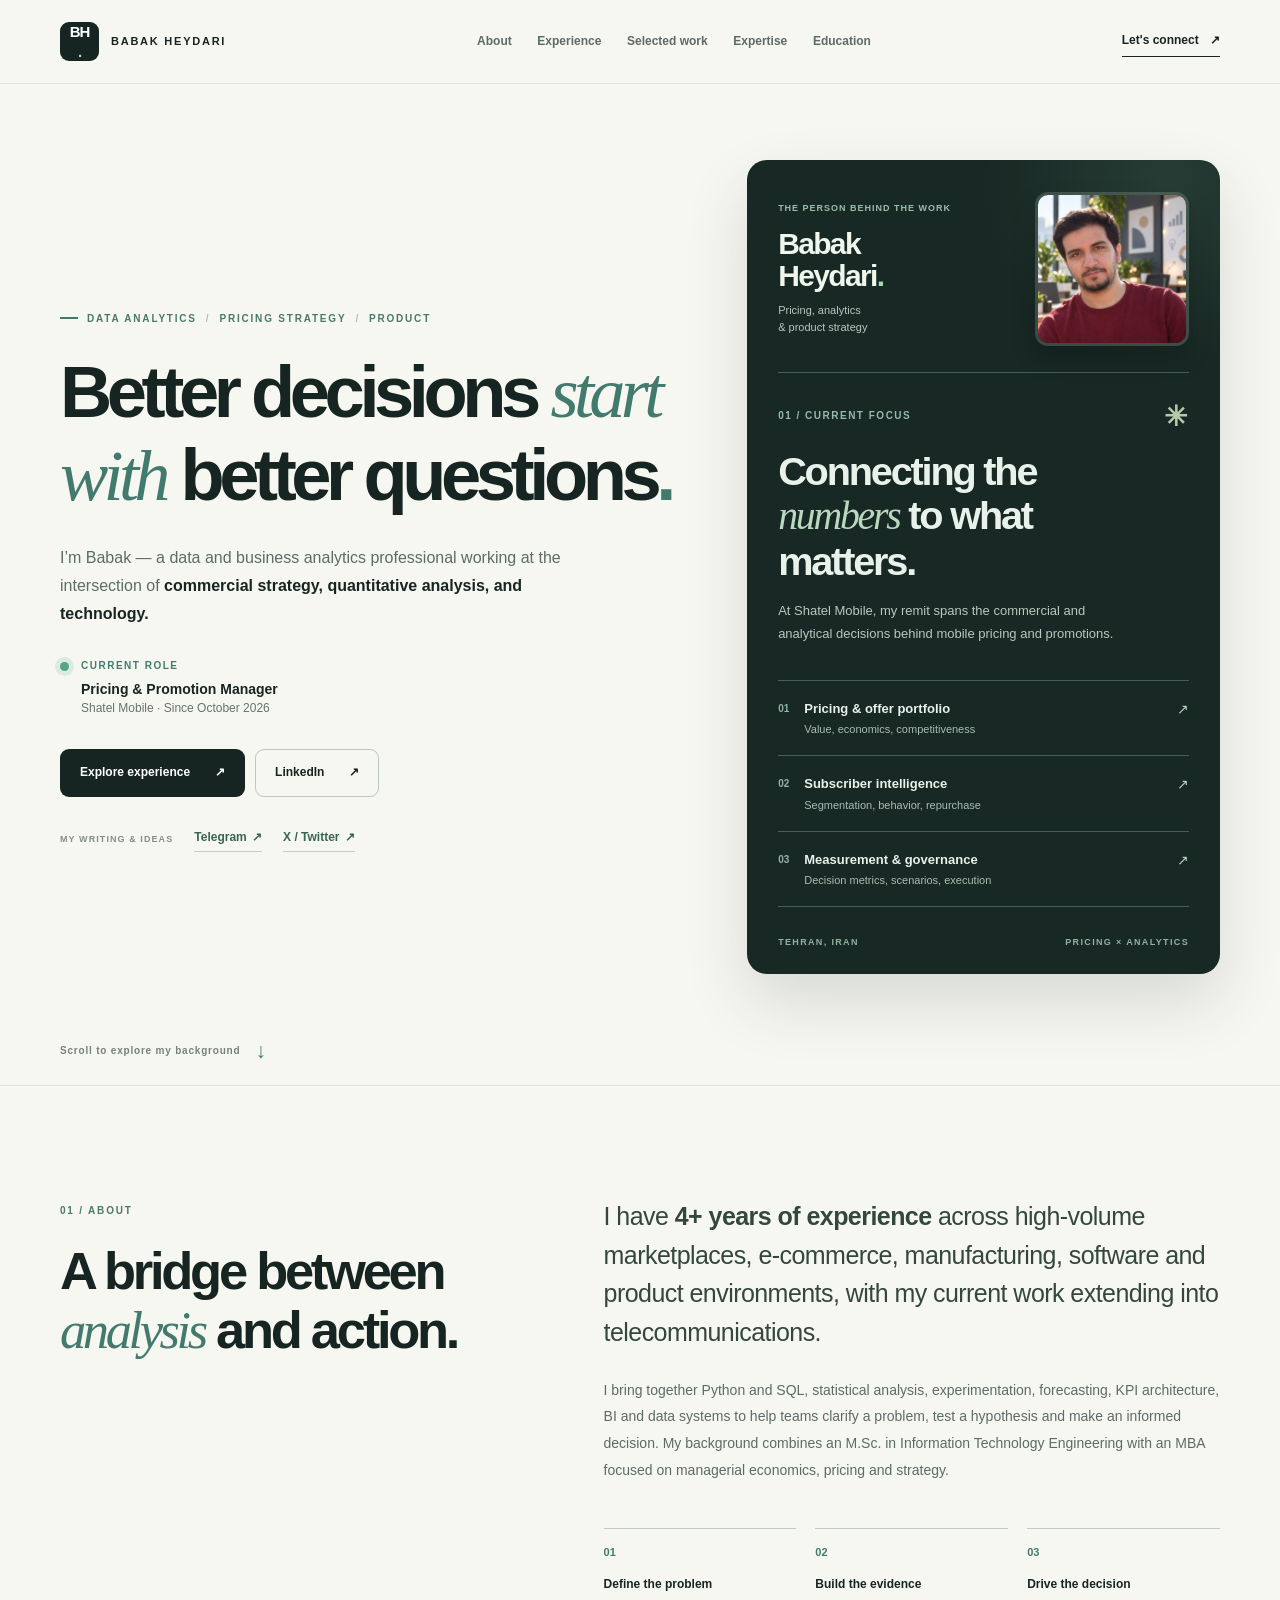
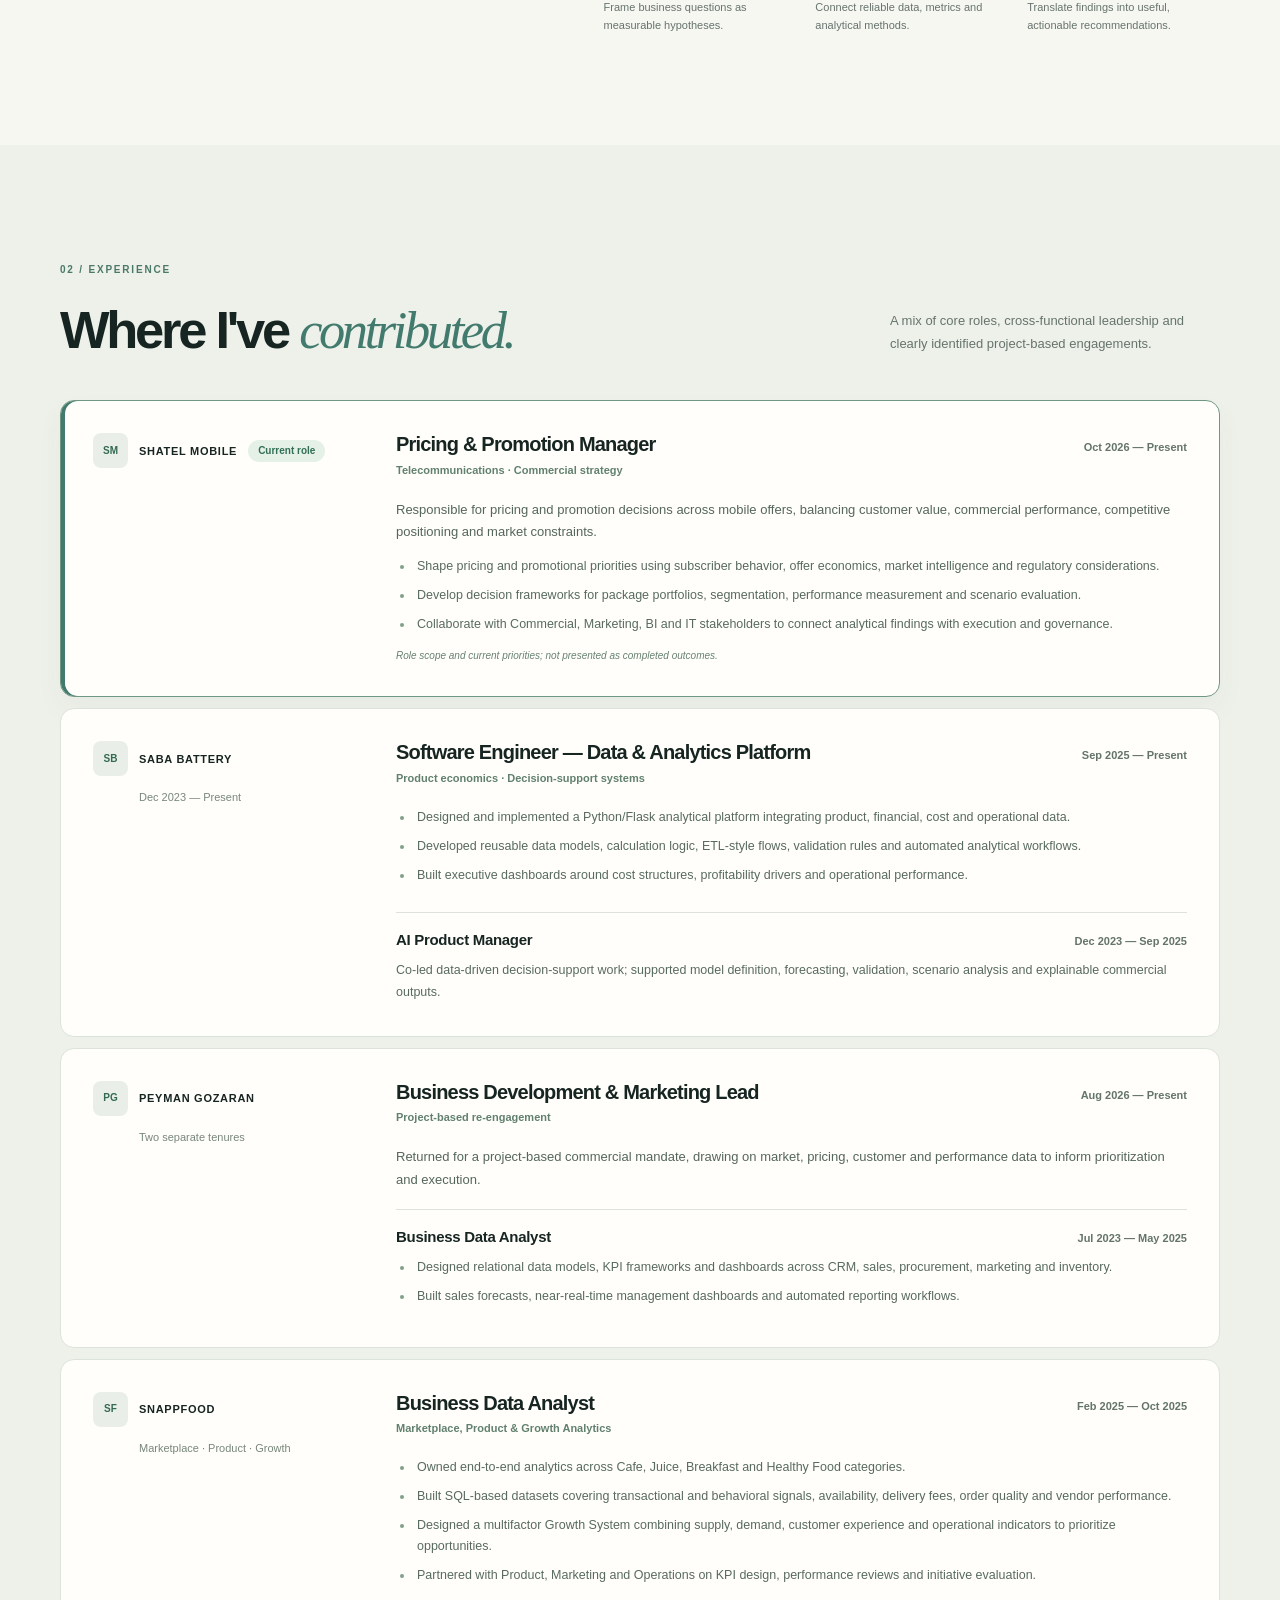
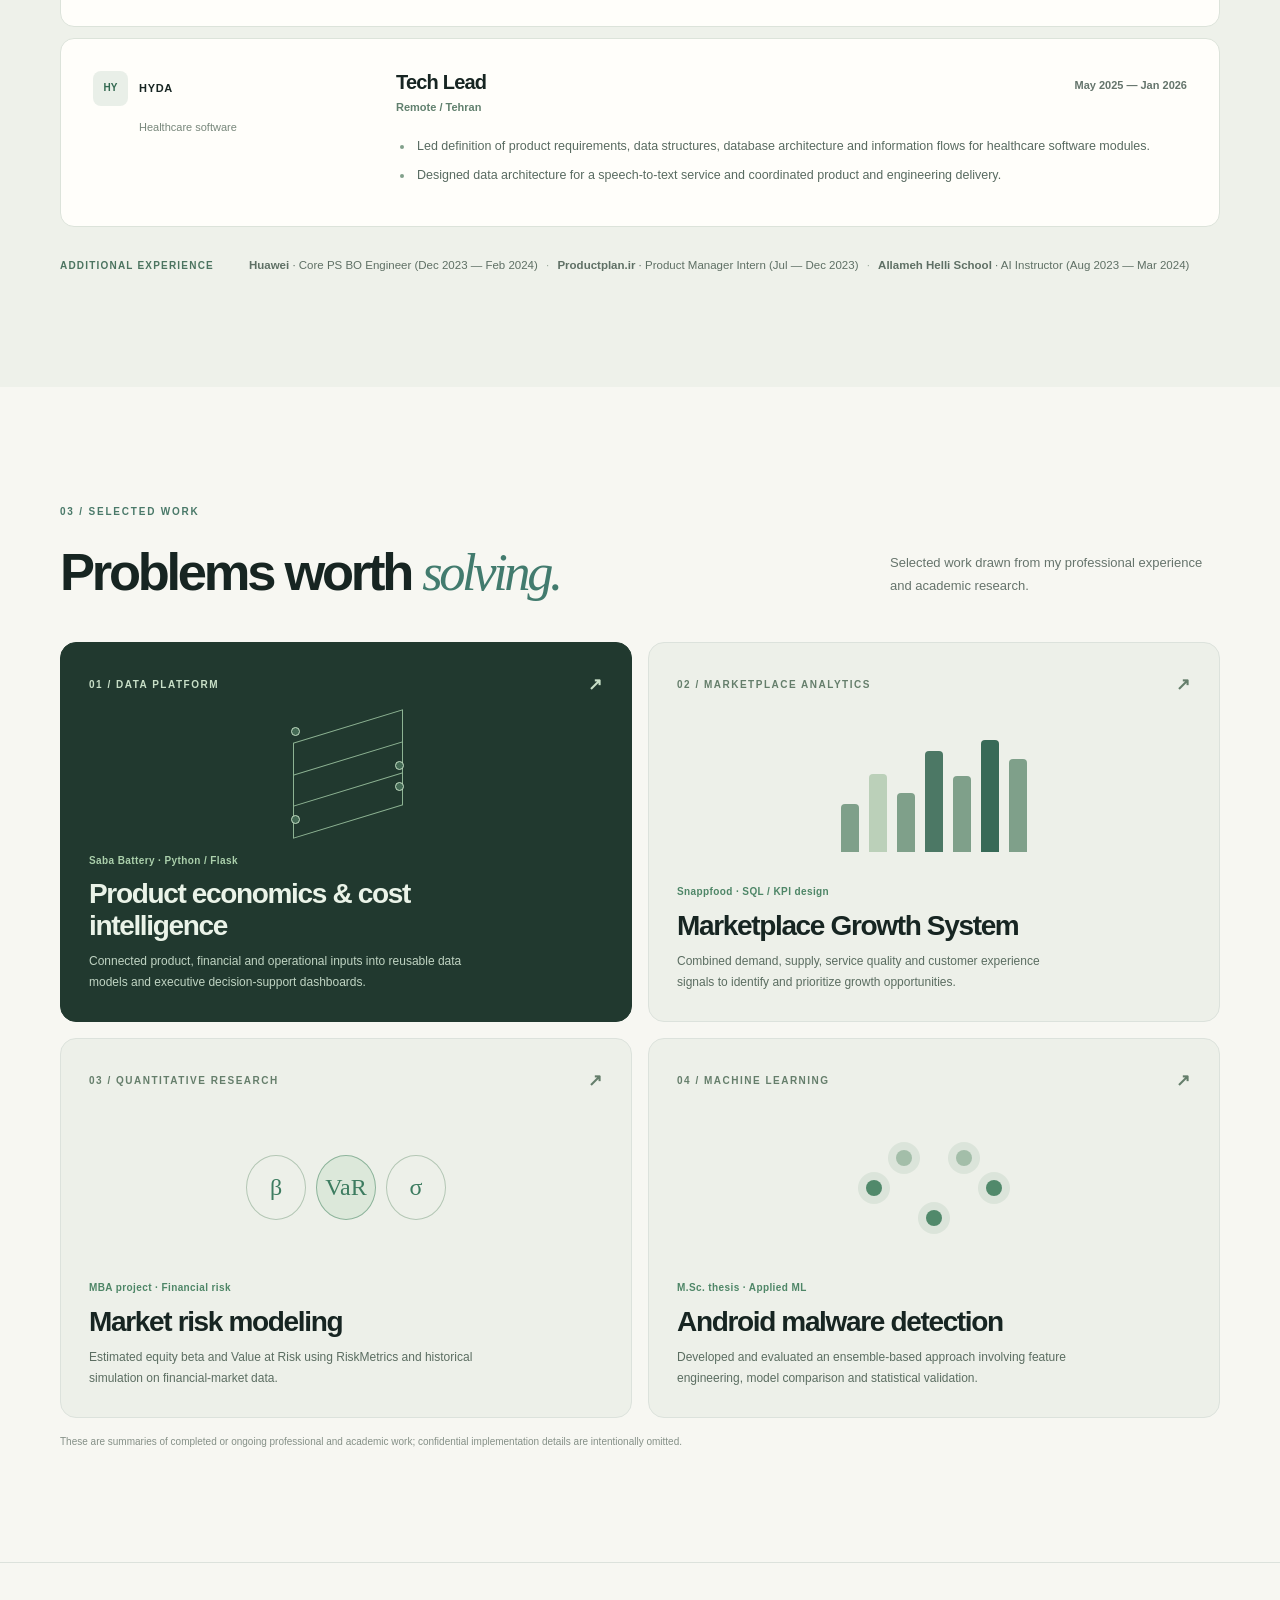
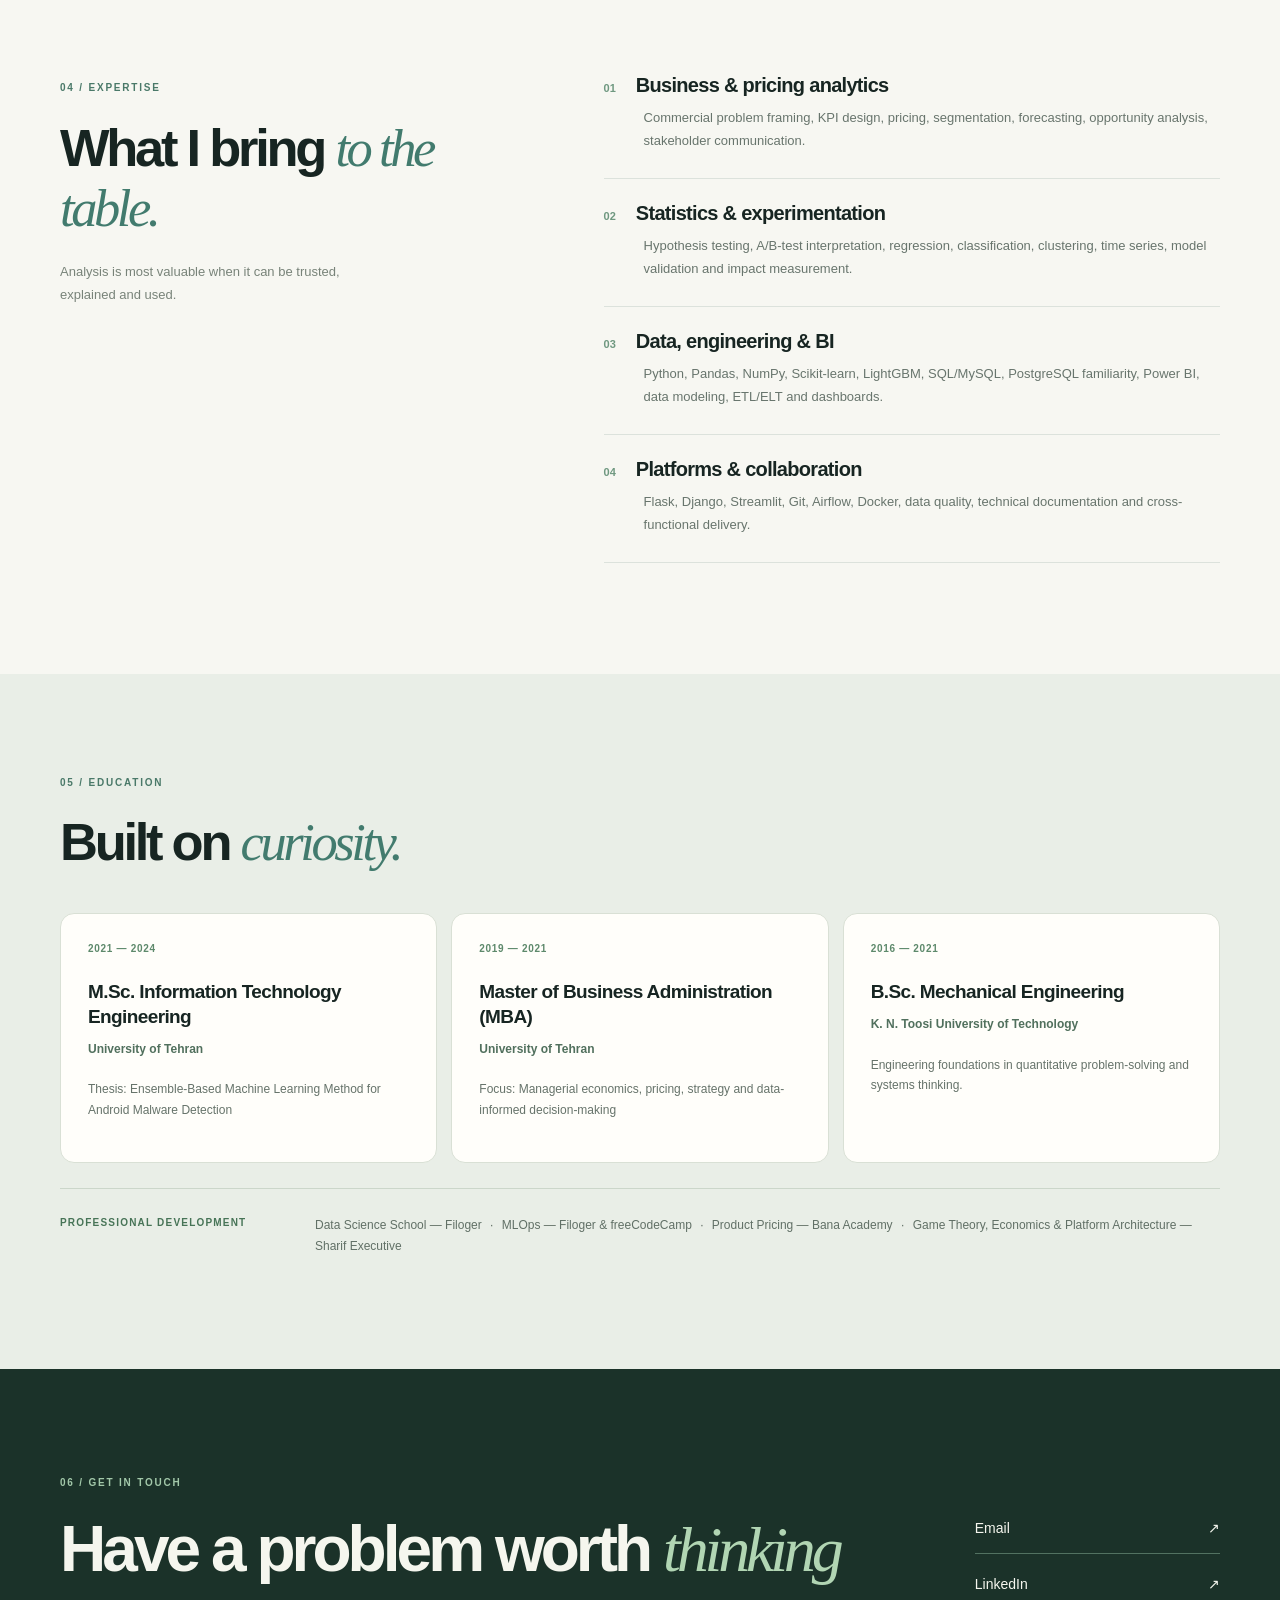
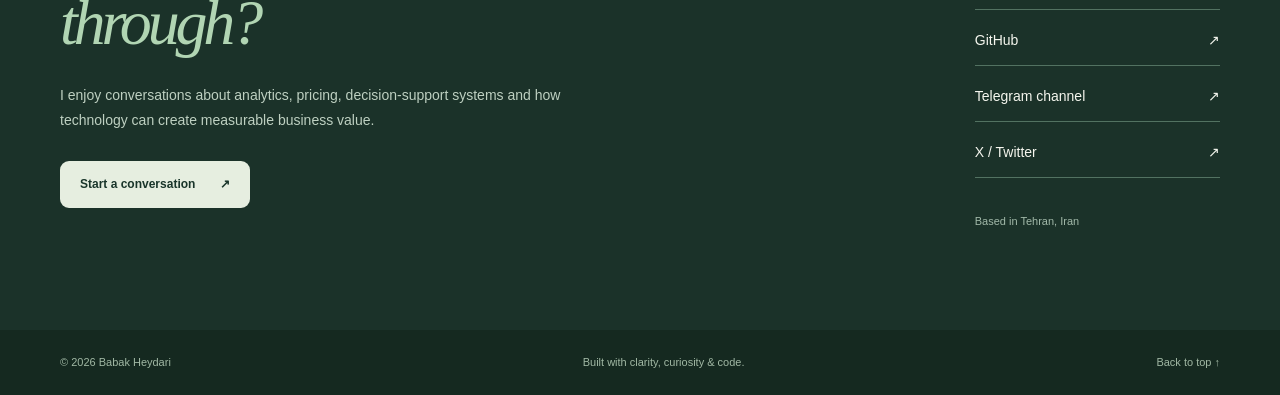
==== commit a3684956: "photo added, and also telegram channel and x" ====
--- a/index.html
+++ b/index.html
@@ -11,6 +11,10 @@
   <meta property="og:title" content="Babak Heydari | Pricing, Analytics & Product">
   <meta property="og:description" content="Pricing & Promotion Manager at Shatel Mobile. Turning complex data into clear commercial decisions.">
   <meta name="twitter:card" content="summary">
+  <meta name="twitter:creator" content="@BabakHeydariSci">
+  <meta property="og:image" content="https://babakheidari.github.io/assets/babak-heydari.jpg">
+  <meta property="og:image:alt" content="Portrait of Babak Heydari">
+  <meta name="twitter:image" content="https://babakheidari.github.io/assets/babak-heydari.jpg">
   <link rel="canonical" href="https://babakheidari.github.io/">
   <link rel="stylesheet" href="styles.css">
   <title>Babak Heydari | Pricing, Analytics & Product</title>
@@ -29,7 +33,8 @@
     "sameAs": [
       "https://www.linkedin.com/in/babak-heydari",
       "https://github.com/BabakHeidari",
-      "https://t.me/BabakHeidari"
+      "https://t.me/ThinkingWithBabak",
+      "https://x.com/BabakHeydariSci"
     ]
   }
   </script>
@@ -66,8 +71,21 @@
             <a class="button button-primary" href="#experience">Explore experience <span aria-hidden="true">↗</span></a>
             <a class="button button-outline" href="https://www.linkedin.com/in/babak-heydari" target="_blank" rel="noopener noreferrer">LinkedIn <span aria-hidden="true">↗</span></a>
           </div>
+          <div class="hero-socials" aria-label="Writing and social profiles">
+            <span class="hero-socials-label">MY WRITING &amp; IDEAS</span>
+            <a href="https://t.me/ThinkingWithBabak" target="_blank" rel="noopener noreferrer">Telegram <span aria-hidden="true">↗</span></a>
+            <a href="https://x.com/BabakHeydariSci" target="_blank" rel="noopener noreferrer">X / Twitter <span aria-hidden="true">↗</span></a>
+          </div>
         </div>
-        <aside class="focus-panel" aria-label="Current focus areas">
+        <aside class="focus-panel" aria-label="About Babak and current focus areas">
+          <div class="focus-person">
+            <div class="focus-person-copy">
+              <span class="focus-person-eyebrow">THE PERSON BEHIND THE WORK</span>
+              <strong>Babak<br>Heydari<span aria-hidden="true">.</span></strong>
+              <small>Pricing, analytics<br>&amp; product strategy</small>
+            </div>
+            <img class="profile-photo" src="assets/babak-heydari.jpg" width="640" height="640" alt="Portrait of Babak Heydari" fetchpriority="high" decoding="async">
+          </div>
           <div class="panel-topline"><span>01 / CURRENT FOCUS</span><span class="panel-symbol" aria-hidden="true">✳</span></div>
           <h2>Connecting the <em>numbers</em> to what matters.</h2>
           <p>At Shatel Mobile, my remit spans the commercial and analytical decisions behind mobile pricing and promotions.</p>
@@ -174,7 +192,7 @@
       <div class="development"><strong>PROFESSIONAL DEVELOPMENT</strong><p>Data Science School — Filoger <span>·</span> MLOps — Filoger &amp; freeCodeCamp <span>·</span> Product Pricing — Bana Academy <span>·</span> Game Theory, Economics &amp; Platform Architecture — Sharif Executive</p></div>
     </div></section>
 
-    <section class="contact-section" id="contact" aria-labelledby="contact-title"><div class="container contact-inner"><div><span class="section-number">06 / GET IN TOUCH</span><h2 id="contact-title">Have a problem worth <em>thinking through?</em></h2><p>I enjoy conversations about analytics, pricing, decision-support systems and how technology can create measurable business value.</p><a class="button button-light" href="mailto:Babak.Heydari257@gmail.com">Start a conversation <span aria-hidden="true">↗</span></a></div><div class="contact-details"><a href="mailto:Babak.Heydari257@gmail.com">Email <span aria-hidden="true">↗</span></a><a href="https://www.linkedin.com/in/babak-heydari" target="_blank" rel="noopener noreferrer">LinkedIn <span aria-hidden="true">↗</span></a><a href="https://github.com/BabakHeidari" target="_blank" rel="noopener noreferrer">GitHub <span aria-hidden="true">↗</span></a><a href="https://t.me/BabakHeidari" target="_blank" rel="noopener noreferrer">Telegram <span aria-hidden="true">↗</span></a><span class="contact-location">Based in Tehran, Iran</span></div></div></section>
+    <section class="contact-section" id="contact" aria-labelledby="contact-title"><div class="container contact-inner"><div><span class="section-number">06 / GET IN TOUCH</span><h2 id="contact-title">Have a problem worth <em>thinking through?</em></h2><p>I enjoy conversations about analytics, pricing, decision-support systems and how technology can create measurable business value.</p><a class="button button-light" href="mailto:Babak.Heydari257@gmail.com">Start a conversation <span aria-hidden="true">↗</span></a></div><div class="contact-details"><a href="mailto:Babak.Heydari257@gmail.com">Email <span aria-hidden="true">↗</span></a><a href="https://www.linkedin.com/in/babak-heydari" target="_blank" rel="noopener noreferrer">LinkedIn <span aria-hidden="true">↗</span></a><a href="https://github.com/BabakHeidari" target="_blank" rel="noopener noreferrer">GitHub <span aria-hidden="true">↗</span></a><a href="https://t.me/ThinkingWithBabak" target="_blank" rel="noopener noreferrer">Telegram channel <span aria-hidden="true">↗</span></a><a href="https://x.com/BabakHeydariSci" target="_blank" rel="noopener noreferrer">X / Twitter <span aria-hidden="true">↗</span></a><span class="contact-location">Based in Tehran, Iran</span></div></div></section>
   </main>
   <footer class="site-footer"><div class="container footer-inner"><span>© 2026 Babak Heydari</span><span>Built with clarity, curiosity &amp; code.</span><a href="#top">Back to top ↑</a></div></footer>
 </body>
--- a/styles.css
+++ b/styles.css
@@ -64,7 +64,7 @@
 .focus-panel { position: relative; padding: 32px 31px 24px; color: #e9f2ea; background: var(--deep); border-radius: 20px; box-shadow: 0 28px 65px rgba(24,40,36,.14); overflow: hidden; }
 .focus-panel::after { content: ""; position: absolute; top: -160px; right: -130px; width: 370px; height: 370px; background: radial-gradient(circle,rgba(113,161,136,.17),transparent 70%); pointer-events: none; }
 .panel-topline,.panel-footer,.work-card-top { position: relative; z-index: 1; display: flex; justify-content: space-between; gap: 10px; align-items: center; font-size: 10px; font-weight: 750; letter-spacing: .15em; }
-.panel-topline { color: #94bba9; margin-bottom: 53px; }
+.panel-topline { color: #94bba9; margin-bottom: 18px; }
 .panel-symbol { color: #b5caab; font-size: 28px; line-height: 1; }
 .focus-panel h2 { position: relative; z-index: 1; max-width: 355px; font-size: clamp(30px,3.1vw,42px); letter-spacing: -.055em; font-weight: 700; margin-bottom: 16px; }
 .focus-panel h2 em { font-weight: 400; color: #b8d9c0; font-family: Georgia,serif; }
@@ -263,3 +263,25 @@
   .experience-section,.education-section { background: #fff; }
   .experience-card,.education-card,.work-card { break-inside: avoid; box-shadow: none; }
 }
+
+
+/* Portrait and social channels — October 2026 profile update */
+.focus-person { position: relative; z-index: 1; display: flex; align-items: center; justify-content: space-between; gap: 15px; margin-bottom: 30px; padding-bottom: 26px; border-bottom: 1px solid #456055; }
+.focus-person-copy { min-width: 0; }
+.focus-person-eyebrow { display: block; color: #9abdaa; font-size: 9px; font-weight: 750; letter-spacing: .11em; line-height: 1.5; margin-bottom: 12px; }
+.focus-person-copy strong { display: block; font-size: clamp(23px,2.4vw,30px); font-weight: 750; letter-spacing: -.055em; line-height: 1.06; color: #eff6ec; }
+.focus-person-copy strong span { color: #a6d6b2; }
+.focus-person-copy small { display: block; margin-top: 11px; font-size: 11px; line-height: 1.5; color: #b7c8bd; }
+.profile-photo { width: clamp(118px,12vw,162px); aspect-ratio: 1; height: auto; flex-shrink: 0; display: block; object-fit: cover; object-position: center 35%; border-radius: 13px; border: 3px solid rgba(235,244,232,.16); box-shadow: 0 13px 25px rgba(0,0,0,.19); }
+.hero-socials { display: flex; align-items: center; flex-wrap: wrap; column-gap: 21px; row-gap: 8px; margin-top: 31px; }
+.hero-socials-label { font-size: 9px; font-weight: 800; letter-spacing: .12em; color: #809087; }
+.hero-socials a { font-size: 12px; font-weight: 700; color: #376454; border-bottom: 1px solid #c1cec2; padding-bottom: 3px; }
+.hero-socials a:hover { color: #153e31; border-bottom-color: #376454; }
+.hero-socials a span { margin-left: 2px; }
+@media (max-width: 640px) {
+  .focus-person { margin-bottom: 22px; padding-bottom: 19px; }
+  .focus-person-copy strong { font-size: 25px; }
+  .focus-person-eyebrow { font-size: 8px; }
+  .profile-photo { width: min(37%,132px); }
+  .hero-socials { margin-top: 24px; }
+}
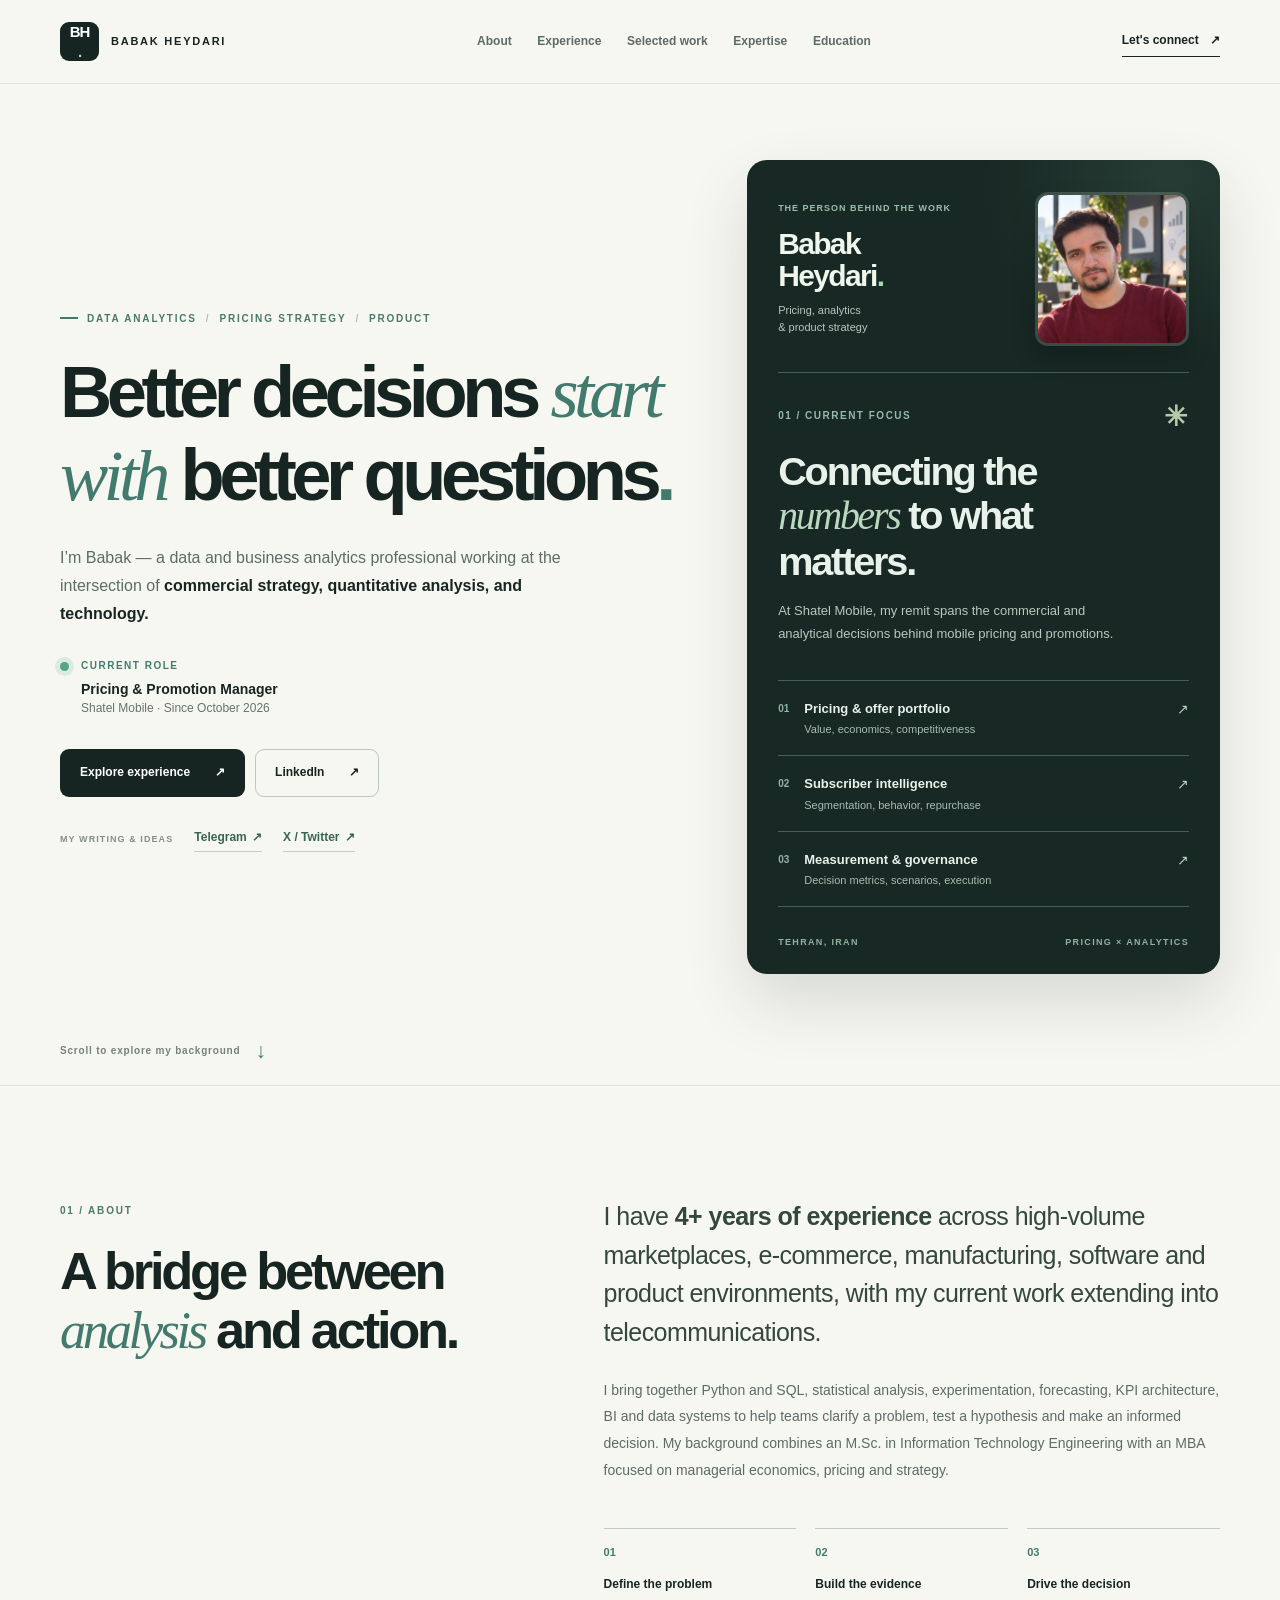
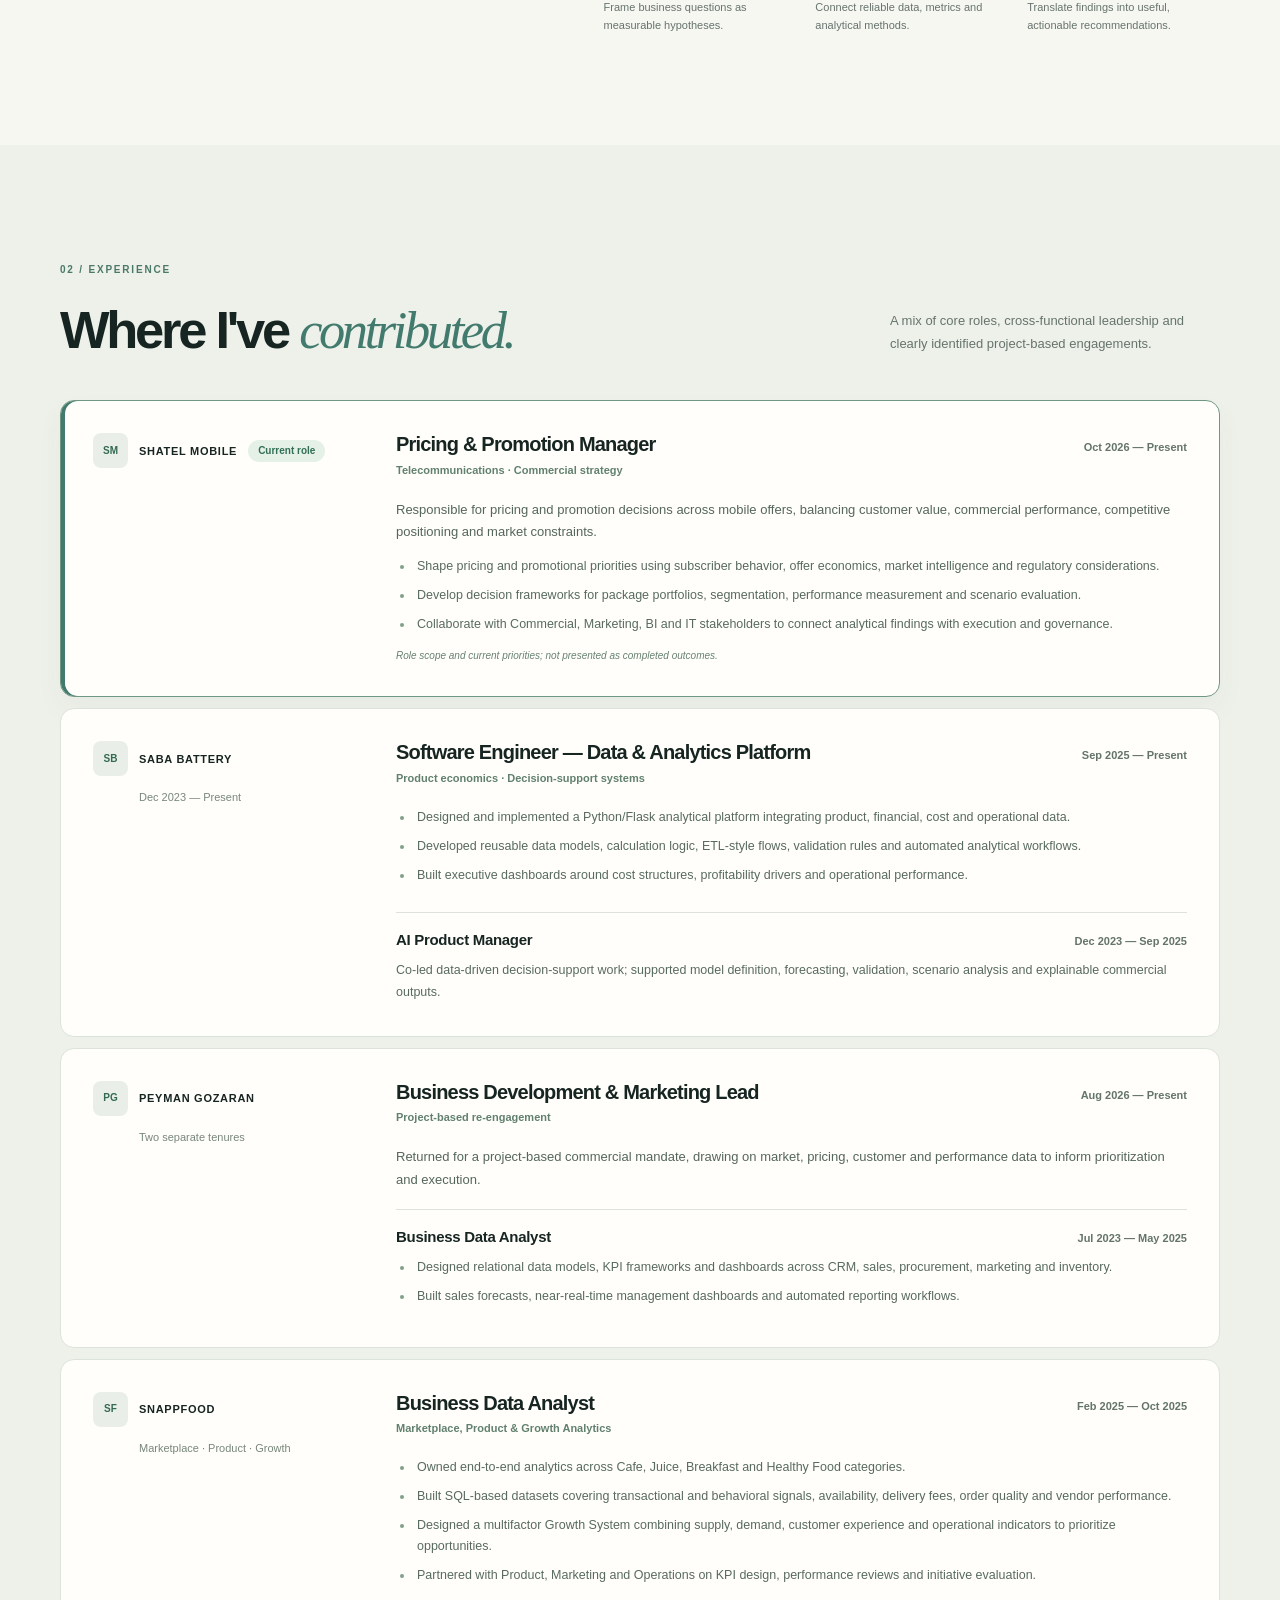
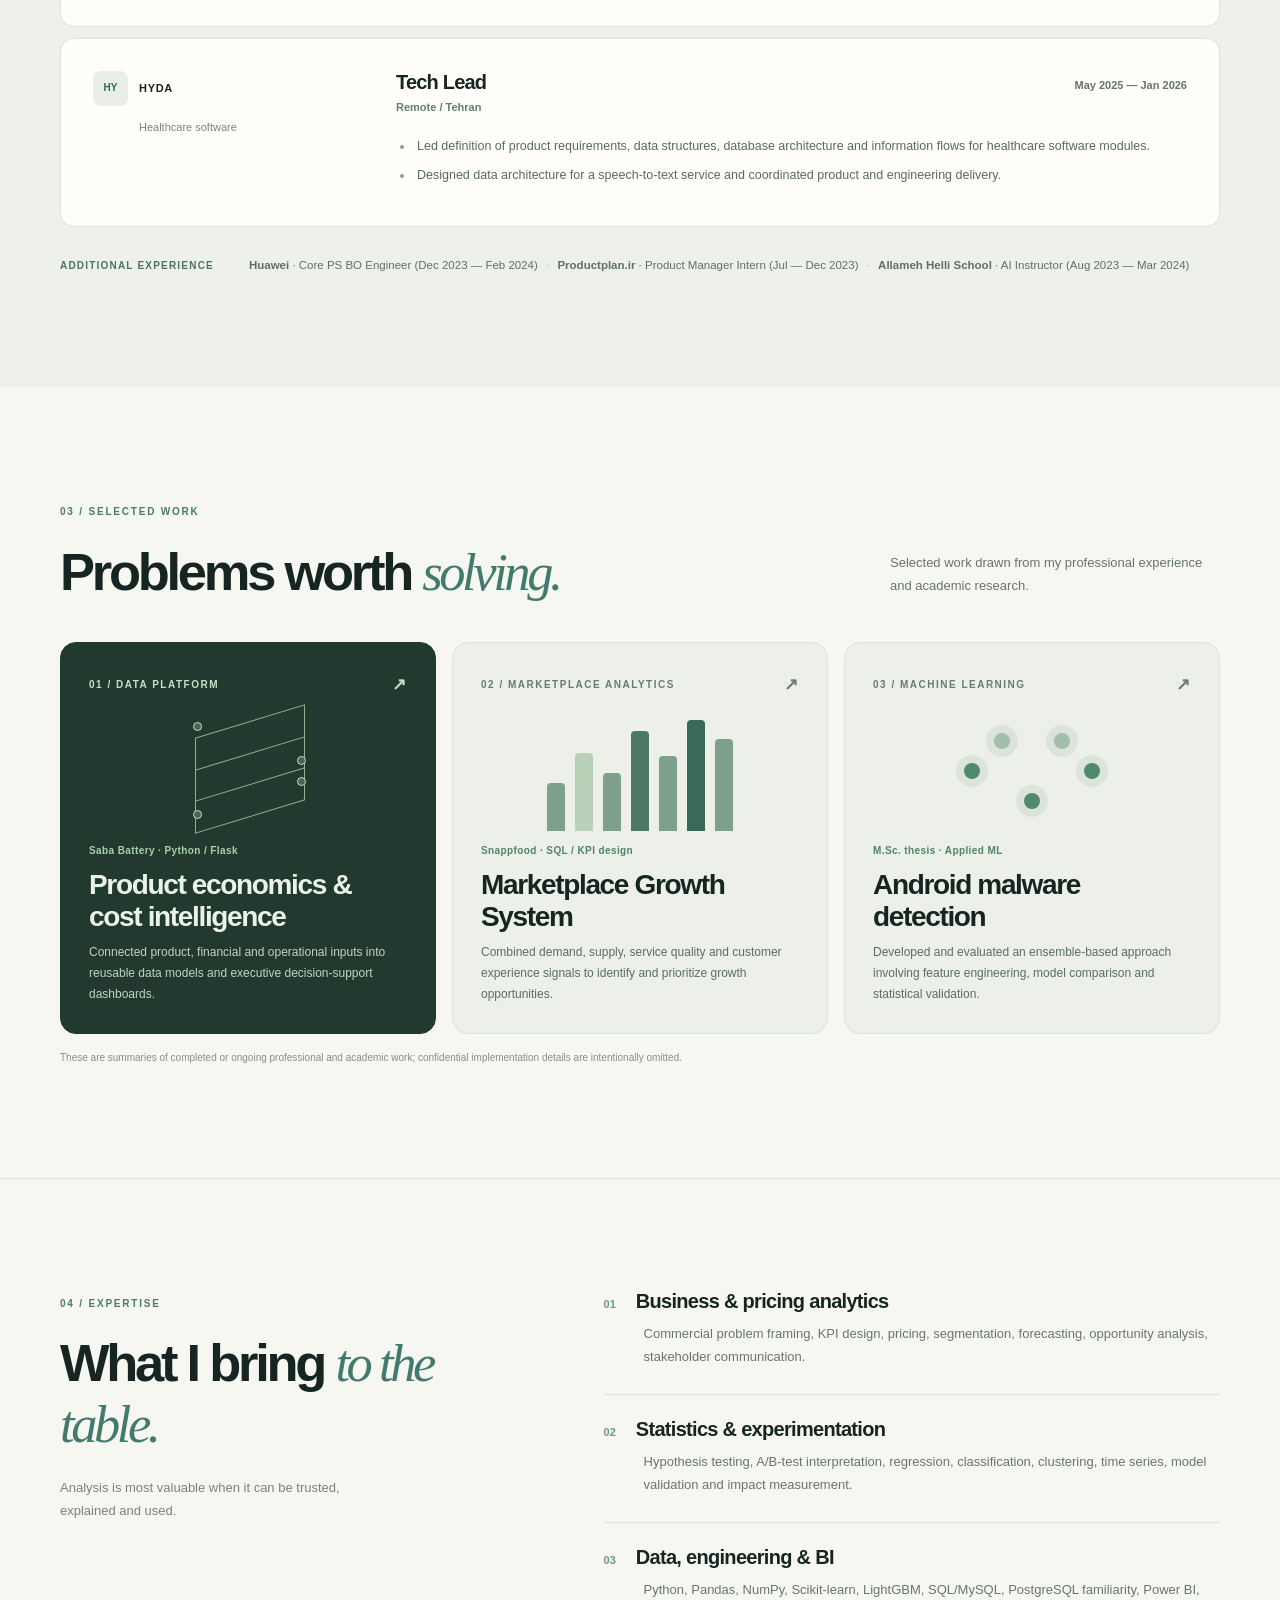
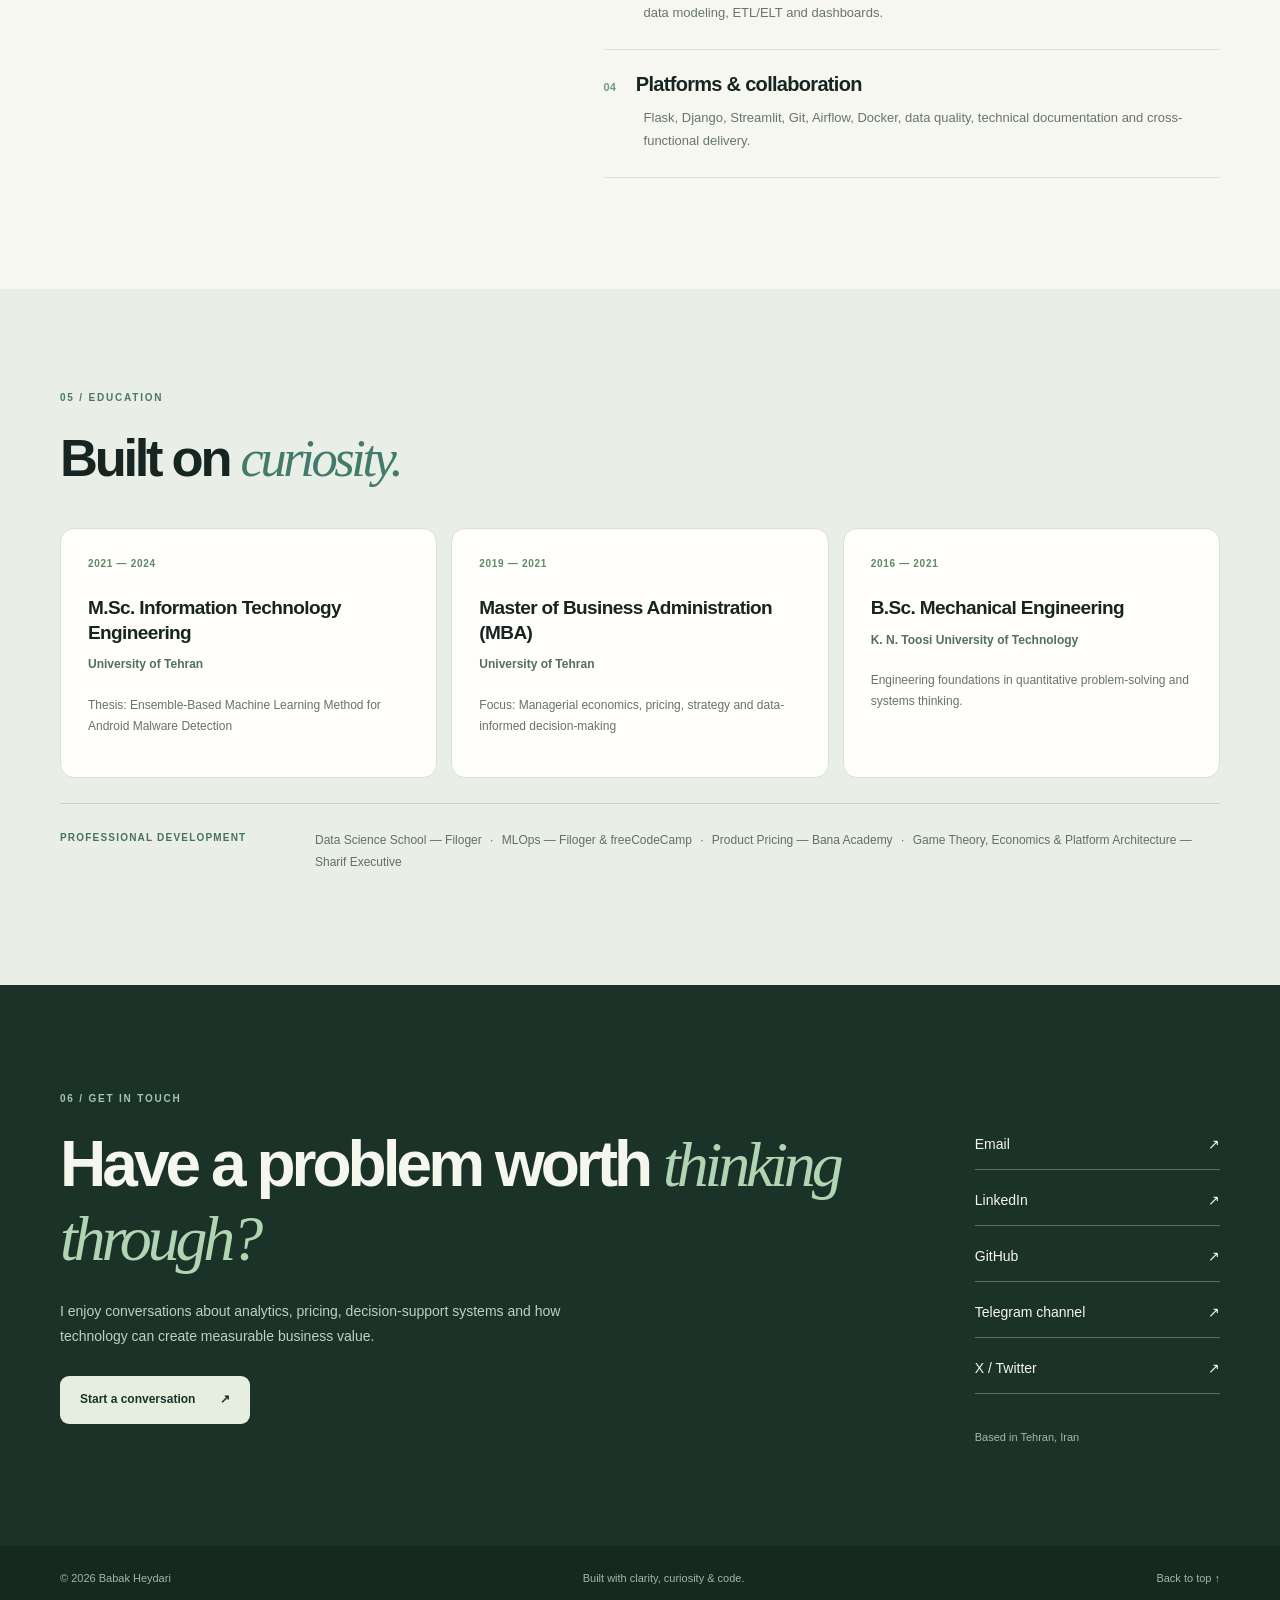
==== commit 402746a3: "03 / QUANTITATIVE RESEARCH proj removed" ====
--- a/index.html
+++ b/index.html
@@ -165,8 +165,7 @@
         <div class="work-grid">
           <article class="work-card work-card-dark"><div class="work-card-top"><span>01 / DATA PLATFORM</span><span aria-hidden="true">↗</span></div><div class="work-symbol" aria-hidden="true"><span></span><span></span><span></span><span></span></div><div><p class="work-type">Saba Battery · Python / Flask</p><h3>Product economics &amp; cost intelligence</h3><p>Connected product, financial and operational inputs into reusable data models and executive decision-support dashboards.</p></div></article>
           <article class="work-card"><div class="work-card-top"><span>02 / MARKETPLACE ANALYTICS</span><span aria-hidden="true">↗</span></div><div class="work-visual bar-visual" aria-hidden="true"><span></span><span></span><span></span><span></span><span></span><span></span><span></span></div><div><p class="work-type">Snappfood · SQL / KPI design</p><h3>Marketplace Growth System</h3><p>Combined demand, supply, service quality and customer experience signals to identify and prioritize growth opportunities.</p></div></article>
-          <article class="work-card"><div class="work-card-top"><span>03 / QUANTITATIVE RESEARCH</span><span aria-hidden="true">↗</span></div><div class="work-visual risk-visual" aria-hidden="true"><span>β</span><span>VaR</span><span>σ</span></div><div><p class="work-type">MBA project · Financial risk</p><h3>Market risk modeling</h3><p>Estimated equity beta and Value at Risk using RiskMetrics and historical simulation on financial-market data.</p></div></article>
-          <article class="work-card"><div class="work-card-top"><span>04 / MACHINE LEARNING</span><span aria-hidden="true">↗</span></div><div class="work-visual ml-visual" aria-hidden="true"><span class="ml-node"></span><span class="ml-node"></span><span class="ml-node"></span><span class="ml-node"></span><span class="ml-node"></span></div><div><p class="work-type">M.Sc. thesis · Applied ML</p><h3>Android malware detection</h3><p>Developed and evaluated an ensemble-based approach involving feature engineering, model comparison and statistical validation.</p></div></article>
+          <article class="work-card"><div class="work-card-top"><span>03 / MACHINE LEARNING</span><span aria-hidden="true">↗</span></div><div class="work-visual ml-visual" aria-hidden="true"><span class="ml-node"></span><span class="ml-node"></span><span class="ml-node"></span><span class="ml-node"></span><span class="ml-node"></span></div><div><p class="work-type">M.Sc. thesis · Applied ML</p><h3>Android malware detection</h3><p>Developed and evaluated an ensemble-based approach involving feature engineering, model comparison and statistical validation.</p></div></article>
         </div>
         <p class="work-disclaimer">These are summaries of completed or ongoing professional and academic work; confidential implementation details are intentionally omitted.</p>
       </div>
--- a/styles.css
+++ b/styles.css
@@ -121,7 +121,7 @@
 .additional-heading { font-size: 10px; font-weight: 800; letter-spacing: .12em; color: #4c7460; white-space: nowrap; }
 .additional-experience p { font-size: 11.5px; margin: 0; color: #5f7065; line-height: 1.85; }
 .bullet-separator { padding: 0 5px; color: #9bab9c; }
-.work-grid { display: grid; grid-template-columns: repeat(2,minmax(0,1fr)); gap: 16px; }
+.work-grid { display: grid; grid-template-columns: repeat(3,minmax(0,1fr)); gap: 16px; }
 .work-card { min-height: 380px; display: flex; flex-direction: column; justify-content: space-between; position: relative; overflow: hidden; background: #edf0e9; border: 1px solid var(--line); border-radius: 16px; padding: 28px; }
 .work-card-dark { color: #eaf3e8; background: #21392f; border-color: #21392f; }
 .work-card-top { color: #657e6b; }
@@ -142,9 +142,6 @@
 .bar-visual { gap: 10px; align-items: end; }
 .bar-visual span { width: 18px; height: 40%; border-radius: 4px 4px 0 0; background: #7fa08a; }
 .bar-visual span:nth-child(2) { height: 65%; background: #bbd0b9; }.bar-visual span:nth-child(3) { height: 49%; }.bar-visual span:nth-child(4) { height: 84%; background: #4c7865; }.bar-visual span:nth-child(5) { height: 63%; }.bar-visual span:nth-child(6) { height: 93%; background: #376a57; }.bar-visual span:nth-child(7) { height: 77%; }
-.risk-visual { gap: 10px; }
-.risk-visual span { display: grid; place-items: center; width: 65px; height: 65px; border: 1px solid #b4c7b5; border-radius: 50%; font-family: Georgia,serif; color: #3d7c60; font-size: 24px; }
-.risk-visual span:nth-child(2) { background: #dce8da; border-color: #8db49b; }
 .ml-visual { gap: 14px; }
 .ml-node { position: relative; width: 16px; height: 16px; background: #51896b; border-radius: 50%; box-shadow: 0 0 0 8px rgba(90,143,105,.12); }
 .ml-node:nth-child(even) { transform: translateY(-30px); background: #a3bea9; }.ml-node:nth-child(3) { transform: translateY(30px); }
@@ -189,6 +186,7 @@
   .experience-card { grid-template-columns: 220px 1fr; }
 }
 @media (max-width: 880px) {
+  .work-grid { grid-template-columns: repeat(2,minmax(0,1fr)); }
   .container { width: min(calc(100% - 44px),var(--content-width)); }
   .header-inner { min-height: 76px; }
   .primary-nav { gap: 15px; }
